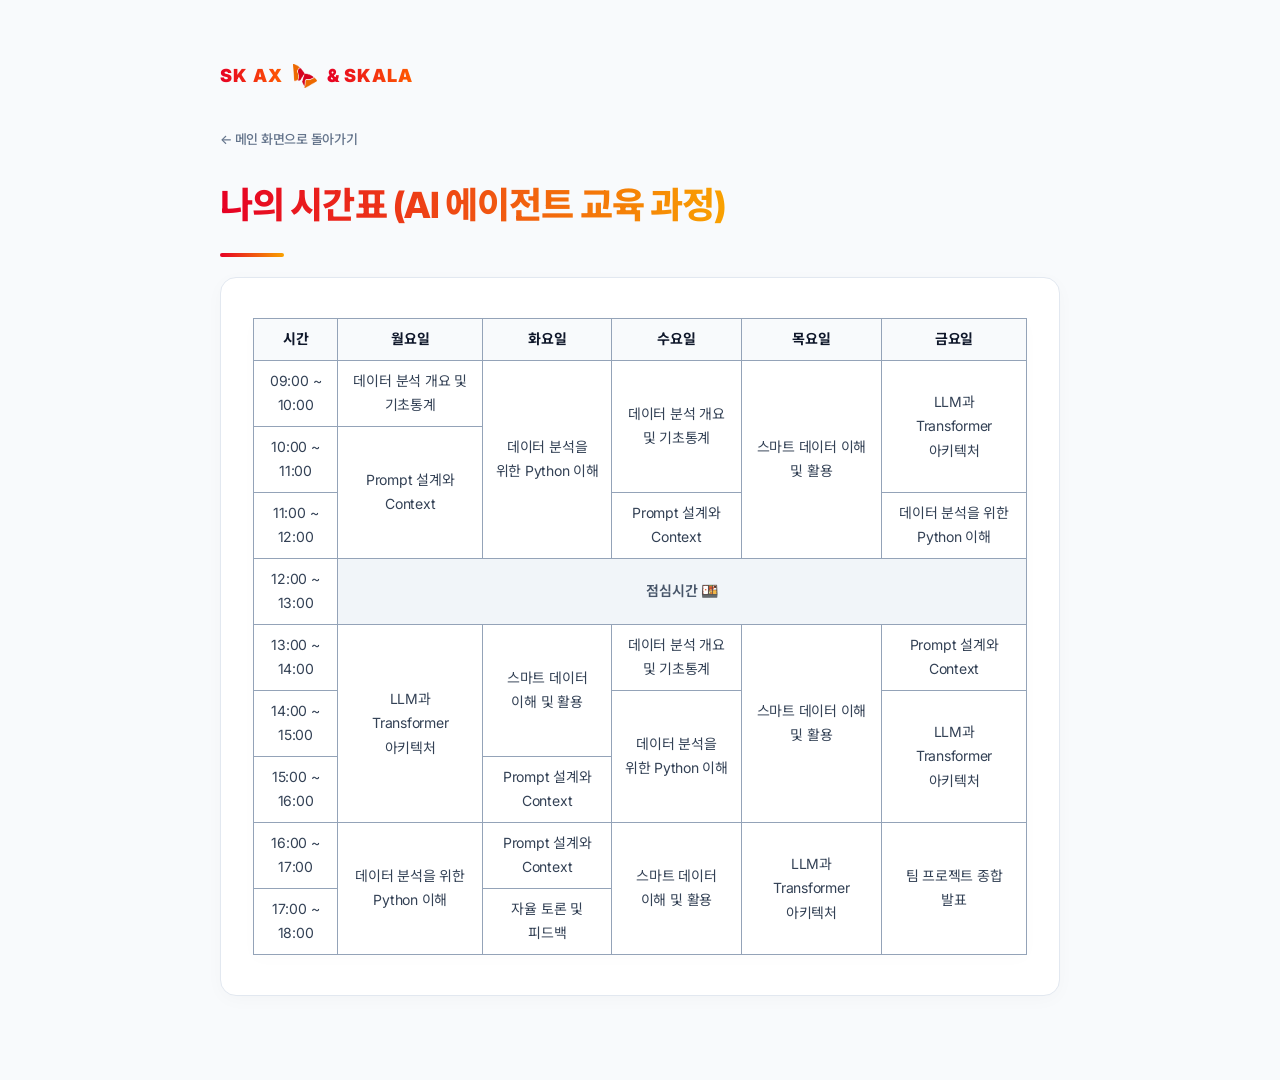
==== html/myClass.html @ a91fd263 "feat: 2026 SK AX & SKALA Front-end Portal Assignment" ====
<!DOCTYPE html>
<html lang="ko">
<head>
  <meta charset="UTF-8">
  <title>나의 시간표</title>
  <link rel="stylesheet" href="../css/style.css">
</head>
<body>
  <div class="container">
    <div class="brand-logo">
      <span class="brand-text-ax">SK AX</span>
      <img src="./sk_logo.png" alt="SK Logo" width="24" height="24" style="vertical-align: middle;">
      <span class="brand-text-skala">&amp; SKALA</span>
    </div>
    <a href="index.html" class="back-link">← 메인 화면으로 돌아가기</a>
  <header>
    <h1>나의 시간표 (AI 에이전트 교육 과정)</h1>
  </header>

  <!-- 메인 시간표 영역: 테이블 태그를 활용해 정밀하게 셀 병합을 설계했습니다 -->
  <main>
    <!-- border, cellpadding, cellspacing 등 구식 HTML 속성은 CSS 스타일시스템과 연동해 모던하게 렌더링됩니다 -->
    <table border="1" width="100%" cellpadding="10" cellspacing="0">
      <thead>
        <tr>
          <th>시간</th>
          <th>월요일</th>
          <th>화요일</th>
          <th>수요일</th>
          <th>목요일</th>
          <th>금요일</th>
        </tr>
      </thead>
      <tbody>
        <!-- 오전 세션: 데이터 분석 개요, 파이썬 분석, 프롬프트 설계 기초 학습 -->
        <tr>
          <td>09:00 ~ 10:00</td>
          <td class="course-statistics">데이터 분석 개요 및 기초통계</td>
          <td rowspan="3" class="course-python">데이터 분석을 위한 Python 이해</td>
          <td rowspan="2" class="course-statistics">데이터 분석 개요 및 기초통계</td>
          <td rowspan="3" class="course-smart-data">스마트 데이터 이해 및 활용</td>
          <td rowspan="2" class="course-transformer">LLM과 Transformer 아키텍처</td>
        </tr>
        <tr>
          <td>10:00 ~ 11:00</td>
          <td rowspan="2" class="course-prompt">Prompt 설계와 Context</td>
        </tr>
        <tr>
          <td>11:00 ~ 12:00</td>
          <td class="course-prompt">Prompt 설계와 Context</td>
          <td class="course-python">데이터 분석을 위한 Python 이해</td>
        </tr>

        <!-- 공통 휴식 및 식사 시간 -->
        <tr>
          <td>12:00 ~ 13:00</td>
          <td colspan="5" align="center">점심시간 🍱</td>
        </tr>

        <!-- 오후 세션: 아키텍처 실습, 스마트 데이터 가공 실습 -->
        <tr>
          <td>13:00 ~ 14:00</td>
          <td rowspan="3" class="course-transformer">LLM과 Transformer 아키텍처</td>
          <td rowspan="2" class="course-smart-data">스마트 데이터 이해 및 활용</td>
          <td class="course-statistics">데이터 분석 개요 및 기초통계</td>
          <td rowspan="3" class="course-smart-data">스마트 데이터 이해 및 활용</td>
          <td class="course-prompt">Prompt 설계와 Context</td>
        </tr>
        <tr>
          <td>14:00 ~ 15:00</td>
          <td rowspan="2" class="course-python">데이터 분석을 위한 Python 이해</td>
          <td rowspan="2" class="course-transformer">LLM과 Transformer 아키텍처</td>
        </tr>
        <tr>
          <td>15:00 ~ 16:00</td>
          <td class="course-prompt">Prompt 설계와 Context</td>
        </tr>

        <!-- 방과 후 세션: 종합 실무 적용 및 팀 피드백 -->
        <tr>
          <td>16:00 ~ 17:00</td>
          <td rowspan="2" class="course-python">데이터 분석을 위한 Python 이해</td>
          <td class="course-prompt">Prompt 설계와 Context</td>
          <td rowspan="2" class="course-smart-data">스마트 데이터 이해 및 활용</td>
          <td rowspan="2" class="course-transformer">LLM과 Transformer 아키텍처</td>
          <td rowspan="2" class="course-project">팀 프로젝트 종합 발표</td>
        </tr>
        <tr>
          <td>17:00 ~ 18:00</td>
          <td>자율 토론 및 피드백</td>
        </tr>
      </tbody>
    </table>
  </main>
  </div>
</body>
</html>
---- css/style.css ----
/* --- 2026년 SK AX 엔터프라이즈 브랜드 테마 스타일시트 --- */

/* --- 1. 구글 웹폰트 불러오기 및 영문/한글 최적화 (프리텐다드 대체) --- */
/* - 영문 텍스트는 Inter, 국문 텍스트는 Noto Sans KR로 믹스해 프리텐다드 효과 적용 */
@import url('https://fonts.googleapis.com/css2?family=Inter:wght@300;400;500;600;700;800&family=Noto+Sans+KR:wght@300;400;500;700;900&display=swap');

* {
  box-sizing: border-box;
  margin: 0;
  padding: 0;
}

/* --- 2. 기본 문서 환경 및 정렬 (CSS 기반 화면 중앙 정렬) --- */
body {
  font-family: 'Inter', 'Noto Sans KR', -apple-system, BlinkMacSystemFont, "Segoe UI", Roboto, sans-serif;
  background-color: #f8fafc; /* - 눈이 편안한 연한 회색 슬레이트 배경 */
  color: #334155;            /* - 대기업 인트라넷용 다크 차콜 글자색 */
  line-height: 1.75;
  letter-spacing: -0.015em;
  font-size: 16px;
  word-break: keep-all;
  
  /* - 모든 페이지의 가로폭을 1000px로 완전 단일화하여 페이지 이동 시 상단 로고의 위치 어긋남(Shifting) 원천 해결 */
  max-width: 1000px;
  margin: 0 auto;
  padding: 60px 80px; /* - 좌우 마진(여백)을 대폭 넓혀 대화면에서도 조밀하지 않고 시원한 레이아웃 연출 */
}

/* --- 3. 공통 콘텐츠 레이아웃 카드 구성 --- */
header {
  display: flex;
  flex-direction: column;
  align-items: flex-start;
  margin-bottom: 20px; /* - 헤더 영역 하단 마진을 40px에서 20px로 조여 과도한 여백 제거 */
}

main {
  background-color: #ffffff;
  padding: 24px 32px; /* - 상하 패딩을 40px에서 24px로 좁혀 불필요한 세로 공간 단축 */
  border-radius: 16px;
  border: 1px solid #e2e8f0;
  box-shadow: 0 4px 20px -2px rgba(15, 23, 42, 0.03);
  margin-bottom: 24px;
}

aside {
  background-color: #ffffff;
  padding: 28px;
  border-radius: 16px;
  border: 1px solid #cbd5e1; /* - 조금 더 선명한 슬레이트 경계선 */
  margin-bottom: 24px;
  font-size: 14.5px;
  box-shadow: 0 2px 12px -1px rgba(15, 23, 42, 0.02);
}

aside ul {
  list-style: none; /* - 기본 볼릿 원형 제거 */
  padding-left: 0;
  margin-top: 16px;
}

aside li {
  position: relative;
  padding-left: 20px;
  margin-bottom: 12px;
  color: #475569;
  font-size: 14px;
  line-height: 1.6;
}

aside li:last-child {
  margin-bottom: 0;
}

/* - SK AX 브랜드 테마 시그니처 사각형 볼릿 */
aside li::before {
  content: '■'; 
  position: absolute;
  left: 0;
  top: 2px;
  color: #E60024; /* - SK Red 색상의 미니 사각 볼릿 */
  font-size: 8px;
}

footer {
  margin-top: 60px;
  padding-top: 24px;
  border-top: 1px solid #e2e8f0;
  color: #64748b;
  font-size: 14px;
  text-align: center;
  letter-spacing: 0.02em;
}

hr {
  border: 0;
  height: 1px;
  background-color: #e2e8f0;
  margin: 32px 0;
}

/* --- 4. 제목 스타일링 (SK 시그니처 그라데이션 포인트) --- */
.brand-logo {
  display: flex;
  align-items: center;
  gap: 10px;
  margin-bottom: 32px;
}

.brand-logo .brand-text-ax,
.brand-logo .brand-text-skala {
  font-size: 18px;
  font-weight: 900;
  letter-spacing: 0.05em;
  background: linear-gradient(90deg, #E60024, #FF5C00); /* - 모든 로고 텍스트에 SK 브랜드 아이덴티티 그라데이션 적용 */
  -webkit-background-clip: text;
  -webkit-text-fill-color: transparent;
}

/* - 로고 이미지가 글로벌 이미지 스타일(테두리, 라운딩, 그림자)을 상속받지 않도록 차단 */
.brand-logo img {
  width: 24px !important;
  height: 24px !important;
  border: none !important;
  border-radius: 0 !important;
  box-shadow: none !important;
  margin: 0 !important;
}

/* - 뒤로가기 링크 스타일 (B2B SaaS 브레드크럼 스타일) */
.back-link {
  display: inline-flex;
  align-items: center;
  font-size: 13px;
  color: #64748b;
  font-weight: 500;
  text-decoration: none;
  margin-top: -8px;
  margin-bottom: 24px;
  transition: all 0.2s cubic-bezier(0.16, 1, 0.3, 1);
}

.back-link:hover {
  color: #E60024; /* - 호버 시 SK Red로 강조 */
  transform: translateX(-3px); /* - 왼쪽으로 가볍게 밀리는 동적 피드백 */
  text-decoration: none;
}

h1 {
  font-size: 2.25rem;
  font-weight: 800;
  background: linear-gradient(90deg, #E60024, #F9A100); /* - 대제목 텍스트 자체를 SK 그라데이션 컬러로 변경 */
  -webkit-background-clip: text;
  -webkit-text-fill-color: transparent;
  display: inline-block;
  letter-spacing: -0.025em;
  position: relative;
  padding-bottom: 20px;
  margin-bottom: 12px; /* - H1 하단 기본 마진을 28px에서 12px로 축소 */
}

/* - 헤더에 제목만 단독으로 존재할 경우(바로가기 메뉴가 없는 경우) 쓸데없는 하단 마진 제거 */
header h1:last-child {
  margin-bottom: 0;
}

/* - SK 메인 브랜드 레드 & 오렌지 듀오톤 가로선 포인트 */
h1::after {
  content: '';
  position: absolute;
  bottom: 0;
  left: 0;
  width: 64px;
  height: 4px;
  background: linear-gradient(90deg, #E60024, #F9A100);
  border-radius: 2px;
}

h2 {
  font-size: 1.45rem;
  font-weight: 700;
  color: #0f172a;
  letter-spacing: -0.015em;
  margin-top: 40px;
  margin-bottom: 20px;
  padding-left: 16px;
  position: relative;
}

/* - 각 박스 컨테이너(main, nav 등) 안의 첫 번째 h2는 상단 여백을 없애 균형 유지 */
h2:first-of-type {
  margin-top: 0 !important;
}

/* - 세로형 브랜드 그라데이션 바 */
h2::before {
  content: '';
  position: absolute;
  left: 0;
  top: 4px;
  bottom: 4px;
  width: 4px;
  background: linear-gradient(180deg, #E60024, #F9A100);
  border-radius: 2px;
}

/* - 메인 화면의 환영 인사 텍스트를 그라데이션 텍스트로 렌더링 */
.container:has(> nav) main h2:first-of-type {
  background: linear-gradient(90deg, #E60024, #F9A100);
  -webkit-background-clip: text;
  -webkit-text-fill-color: transparent;
  display: inline-block;
}

h3 {
  font-size: 1.15rem;
  font-weight: 600;
  color: #1e293b;
  margin-top: 28px;
  margin-bottom: 12px;
}

/* --- 5. 본문 서식 및 강조 요소 꾸미기 --- */
p {
  margin-bottom: 18px;
  color: #475569;
}

strong {
  color: #0f172a;
  font-weight: 600;
}

mark {
  background-color: #fef3c7; /* - 중요 키워드 백그라운드 마킹 */
  color: #b45309;
  padding: 2px 6px;
  border-radius: 4px;
  font-weight: 500;
}

del {
  color: #94a3b8;
  text-decoration: line-through;
}

ins {
  color: #0d9488; /* - 취소선 및 신규 추가 단어 강조 */
  text-decoration: none;
  font-weight: 500;
  background-color: #f0fdfa;
  padding: 2px 6px;
  border-radius: 4px;
}

code {
  font-family: Menlo, Monaco, Consolas, "Courier New", monospace;
  background-color: #f1f5f9;
  color: #0f172a;
  padding: 3px 6px;
  border-radius: 6px;
  font-size: 13.5px;
  border: 1px solid #e2e8f0;
}

/* --- 6. 링크 및 메뉴 네비게이션 (SK 레드 호버 인터랙션) --- */
a {
  color: #475569;
  text-decoration: none;
  font-weight: 500;
  transition: all 0.4s cubic-bezier(0.16, 1, 0.3, 1); /* - 마우스 호버 시 쫀득하고 부드러운 화면 전환 효과 */
}

a:hover {
  color: #E60024; /* - 마우스 올렸을 때 SK 브랜드 레드 컬러 변경 */
  text-decoration: underline;
  text-underline-offset: 4px;
}

/* - 네비게이션용 라운드 박스 설정 */
nav {
  background-color: #ffffff;
  padding: 24px;
  border-radius: 16px;
  border: 1px solid #cbd5e1; /* - 조금 더 선명한 테두리로 강조 */
  margin-bottom: 24px;
  box-shadow: 0 4px 12px rgba(15, 23, 42, 0.015);
}

nav ul {
  list-style: none;
}

nav li {
  margin-bottom: 10px; /* - 메뉴 항목 사이 간격 설정 */
}

nav li:last-child {
  margin-bottom: 0;
}

nav a {
  display: block;
  padding: 12px 18px;
  border-radius: 8px;
  font-size: 14.5px;
  color: #475569;
  font-weight: 500;
  background-color: #f8fafc; /* - 배경색을 더 연하고 투명감 있는 회색(#f8fafc)으로 낮추어 한결 가볍게 표현 */
  border-left: 3px solid #cbd5e1 !important; /* - 왼쪽 세로축에 은은한 그레이 가이드 바 장착 */
  border-top: none !important;
  border-right: none !important;
  border-bottom: none !important;
  padding-left: 16px;
  transition: all 0.2s cubic-bezier(0.16, 1, 0.3, 1);
}

/* - 메뉴 항목 위로 마우스 올리면 SK 그라데이션 틴트 배경과 왼쪽 라인 슬라이딩 */
nav a:hover {
  background-color: #fff1f2; /* - 마우스 호버 시 은은한 SK Red 틴트 소프트 핑크 적용 */
  color: #E60024;            /* - 텍스트 SK Red 전환 */
  border-left-color: #E60024 !important; /* - 호버 시 왼쪽 가이드 바를 선명한 SK Red로 변경 */
  padding-left: 22px;        /* - 마이크로 슬라이딩 우측 이동 피드백 */
  font-weight: 600;
  text-decoration: none;
}

/* - 헤더 영역 내부의 페이지 내 북마크 바로가기용 네비게이션 디자인 */
header nav {
  background: transparent;
  border: none;
  padding: 0;
  box-shadow: none;
  margin-top: 4px; /* - 제목 밑줄 바로 아래에 조화롭게 배치되도록 여백 축소 */
  margin-bottom: 0;
  display: flex;
  flex-wrap: wrap;
  gap: 8px;
}

header nav a {
  display: inline-block;
  padding: 8px 14px;
  background-color: rgba(15, 23, 42, 0.035); /* - 완전 불투명 회색 대신 반투명 소프트 그레이를 채택해 초경량 칩 완성 */
  border: none !important;    /* - 테두리선 완벽 제거 */
  border-radius: 6px;        /* - 타원형 캡슐 대신 트렌디한 6px 둥근 사각형 코너 적용 */
  font-size: 13px;
  color: #475569;
  font-weight: 500;
  transition: all 0.2s cubic-bezier(0.16, 1, 0.3, 1);
}

header nav a:hover {
  background-color: #E60024; /* - 호버 시 SK Red로 가득 채우는 강렬한 시각 피드백 */
  color: #ffffff;            /* - 흰색 글자 전환 */
  border-color: #E60024;
  box-shadow: 0 4px 12px rgba(230, 0, 36, 0.2); /* - 버튼 색상과 어우러지는 레드 글로우 효과 */
  transform: translateY(-1.5px); /* - 공중으로 도약하는 역동적인 높이 변화 */
  text-decoration: none;
}

/* --- 7. 리스트 서식 스타일링 (상세 설명 상자 포함) --- */
ul, ol {
  margin-bottom: 28px;
  padding-left: 28px;
}

li {
  margin-bottom: 8px;
  color: #475569;
}

li > ul, li > ol {
  margin-top: 8px;
  margin-bottom: 8px;
}

dl {
  background-color: #f8fafc;
  padding: 24px;
  border-radius: 12px;
  border: 1px solid #e2e8f0;
}

dt {
  font-weight: 700;
  color: #0f172a;
  margin-top: 14px;
}

dt:first-child {
  margin-top: 0;
}

dd {
  color: #475569;
  margin-left: 0;
  margin-bottom: 14px;
  padding-bottom: 14px;
  border-bottom: 1px dashed #e2e8f0;
}

dd:last-child {
  margin-bottom: 0;
  padding-bottom: 0;
  border-bottom: none;
}

/* --- 8. 강의 시간표 디자인 (Table) --- */
table {
  width: 100% !important;
  border-collapse: collapse !important;
  margin: 16px 0; /* - 테이블 상하 바깥 여백을 32px에서 16px로 대폭 감축 */
  background-color: #ffffff;
  border: 1px solid #94a3b8 !important; /* - 브라우저 렌더링 버그 예방 및 선명도를 위해 #94a3b8 적용 */
  box-shadow: 0 4px 16px rgba(15, 23, 42, 0.015);
}

th, td {
  padding: 8px 12px !important; /* - 셀 패딩을 12px에서 8px로 조여 시간표의 전체 수직 높이를 슬림화 */
  border: 1px solid #94a3b8 !important; /* - 테두리 격자를 확실히 인지할 수 있도록 명도 조정 */
  font-size: 14px;
  text-align: center;
  transition: all 0.2s ease; /* - 색상 및 폰트 변경 시 부드럽게 전환 */
}

th {
  background-color: #f8fafc;
  color: #0f172a;
  font-weight: 700;
}

/* - 시간표 병합 셀로 인한 정렬 깨짐 방지를 위해 개별 수업 셀(Cell) 기반 호버 장착 */
tbody td:not(:first-child):not([colspan]):hover {
  background-color: #fff1f2; /* - 마우스가 올라간 수업 칸을 연한 핑크 레드로 하이라이트 */
  color: #E60024;            /* - 빨간색 텍스트 변경 */
  cursor: pointer;
}

/* - CSS-only :has() 선택자를 활용해 자바스크립트 없이 분산된 동일 과목 셀들을 연동하여 하이라이트 */
table:has(.course-python:hover) .course-python,
table:has(.course-smart-data:hover) .course-smart-data,
table:has(.course-statistics:hover) .course-statistics,
table:has(.course-prompt:hover) .course-prompt,
table:has(.course-transformer:hover) .course-transformer,
table:has(.course-project:hover) .course-project {
  background-color: #fff1f2 !important;
  color: #E60024 !important;
  cursor: pointer;
}

td[colspan="5"] {
  background-color: #f1f5f9;
  font-weight: 600;
  color: #475569;
}

/* --- 9. 회원가입 입력창 및 전용 폼 요소 디자인 --- */
form {
  margin-top: 8px;
}

fieldset {
  border: 1px solid #cbd5e1;
  border-radius: 16px;
  padding: 32px;
  margin-bottom: 32px;
  background-color: #ffffff;
  box-shadow: 0 4px 12px rgba(15, 23, 42, 0.01);
}

legend {
  font-weight: 700;
  color: #0f172a;
  padding: 0 16px;
  font-size: 1.15rem;
}

label {
  font-weight: 600;
  color: #334155;
  display: inline-block;
  margin-bottom: 8px;
  font-size: 14.5px;
}

form p {
  margin-bottom: 24px;
}

input[type="text"],
input[type="password"],
input[type="email"],
input[type="tel"],
input[type="url"],
input[type="number"],
input[type="date"],
select,
textarea {
  width: 100%;
  padding: 14px 18px;
  border: 1px solid #cbd5e1;
  border-radius: 10px;
  background-color: #ffffff;
  color: #0f172a;
  font-family: inherit;
  font-size: 16px;
  margin-top: 8px;
  transition: all 0.4s cubic-bezier(0.16, 1, 0.3, 1);
  box-sizing: border-box;
}

/* - 입력필드 선택 시 테두리에 들어오는 SK 레드 포커스 링 */
input:focus,
select:focus,
textarea:focus {
  outline: none;
  border-color: #E60024;
  box-shadow: 0 0 0 3px rgba(230, 0, 36, 0.12);
}

input[readonly] {
  background-color: #f8fafc;
  color: #64748b;
  cursor: not-allowed;
  border-color: #e2e8f0;
}

input[type="radio"],
input[type="checkbox"] {
  width: auto;
  margin-right: 8px;
  margin-top: 0;
  vertical-align: middle;
  cursor: pointer;
  accent-color: #E60024;
}

label:has(input[type="radio"]),
label:has(input[type="checkbox"]) {
  font-weight: 500;
  margin-right: 20px;
  cursor: pointer;
}

/* - 테크니컬한 SK 레드-오렌지 그라데이션 버튼 및 입체 섀도우 --- */
input[type="submit"],
input[type="reset"] {
  padding: 14px 28px;
  border-radius: 10px;
  border: none;
  font-weight: 700;
  font-family: inherit;
  font-size: 15.5px;
  cursor: pointer;
  transition: all 0.4s cubic-bezier(0.16, 1, 0.3, 1);
}

input[type="submit"] {
  background: linear-gradient(135deg, #E60024, #FF5C00); /* - SK 레드-오렌지 그라데이션 */
  color: #ffffff;
  box-shadow: 0 4px 14px rgba(230, 0, 36, 0.25);
}

input[type="submit"]:hover {
  background: linear-gradient(135deg, #cc001f, #e04f00);
  box-shadow: 0 6px 20px rgba(230, 0, 36, 0.35);
  transform: translateY(-1px);
}

input[type="submit"]:active {
  transform: translateY(1px) scale(0.98);
  box-shadow: 0 2px 8px rgba(230, 0, 36, 0.15);
}

input[type="reset"] {
  background-color: #e2e8f0;
  color: #334155;
  margin-left: 12px;
}

input[type="reset"]:hover {
  background-color: #cbd5e1;
  color: #0f172a;
}

input[type="reset"]:active {
  transform: scale(0.98);
}

/* --- 10. 이미지 및 비디오 미디어 정렬 --- */
img, video {
  max-width: 100%;
  height: auto;
  border-radius: 12px;
  border: 1px solid #e2e8f0;
  box-shadow: 0 4px 16px rgba(15, 23, 42, 0.02);
}

audio {
  width: 100%;
  max-width: 400px;
  margin-top: 8px;
  margin-bottom: 16px;
  border-radius: 12px;
  outline: none;
}

/* --- 11. 실시간 메모장 카드 (contenteditable) --- */
div[contenteditable="true"] {
  background-color: #f8fafc;
  border: 1px solid #e2e8f0;
  border-radius: 10px;
  padding: 18px 24px;
  min-height: 100px;
  font-size: 15px;
  color: #334155;
  outline: none;
  transition: all 0.4s cubic-bezier(0.16, 1, 0.3, 1);
  margin-top: 14px;
  box-shadow: inset 0 2px 4px rgba(15, 23, 42, 0.01);
}

div[contenteditable="true"]:focus {
  background-color: #ffffff;
  border-color: #E60024;
  box-shadow: 0 0 0 3px rgba(230, 0, 36, 0.12);
}

/* --- 12. 여행지 단락 리뷰 카드 스타일 --- */
.trip-card {
  background-color: #f8fafc; /* - 흰 바탕 본문 속에서 카드가 쪼개져 보이도록 연한 회색 대비 부여 */
  border: 1px solid #e2e8f0;
  border-radius: 24px;
  padding: 24px;
  margin: 24px 0;
  box-shadow: inset 0 1px 2px rgba(15, 23, 42, 0.01);
  transition: all 0.4s cubic-bezier(0.16, 1, 0.3, 1);
  position: relative;
}

.trip-card:hover {
  background-color: #f5f1f1; /* - 호버 시 배경색이 하얗게 켜지며 공중으로 부드럽게 상승 */
  transform: translateY(-2px);
  box-shadow: 0 8px 24px rgba(15, 23, 42, 0.04);
  border-color: #cbd5e1;
}

.trip-card img,
.trip-card video {
  display: block;
  margin: 20px auto 0 auto; /* - 카드 내 사진/영상을 정중앙에 정밀 배치하고 윗간격 설정 */
  max-width: 100%;
}

/* - 여행지 방문일자 뱃지 스타일 */
.trip-date {
  display: inline-block;
  background-color: rgba(15, 23, 42, 0.05); /* - 은은한 B2B SaaS 스타일의 반투명 그레이 뱃지 */
  color: #475569;
  font-size: 11.5px;
  font-weight: 700;
  padding: 4px 10px;
  border-radius: 6px;
  margin-bottom: 12px;
  letter-spacing: 0.05em;
}
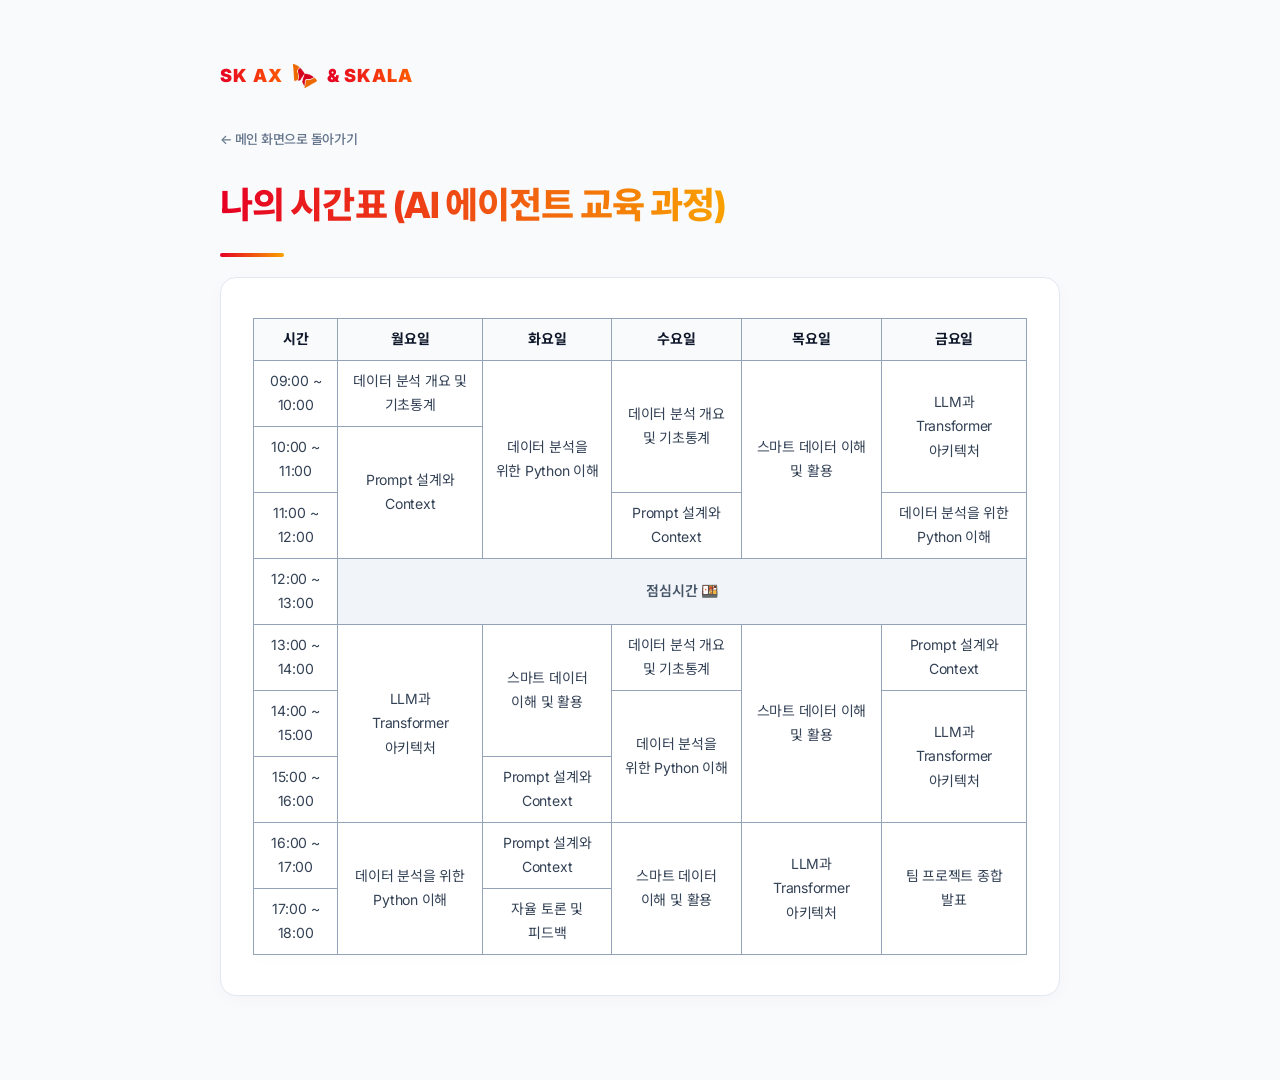
==== commit a5409eaa: "style: clean up source code comments to use natural student notes" ====
--- a/html/myClass.html
+++ b/html/myClass.html
@@ -2,6 +2,7 @@
 <html lang="ko">
 <head>
   <meta charset="UTF-8">
+  <meta name="viewport" content="width=device-width, initial-scale=1.0">
   <title>나의 시간표</title>
   <link rel="stylesheet" href="../css/style.css">
 </head>
@@ -17,9 +18,9 @@
     <h1>나의 시간표 (AI 에이전트 교육 과정)</h1>
   </header>
 
-  <!-- 메인 시간표 영역: 테이블 태그를 활용해 정밀하게 셀 병합을 설계했습니다 -->
+  <!-- 강의 시간표 영역 -->
   <main>
-    <!-- border, cellpadding, cellspacing 등 구식 HTML 속성은 CSS 스타일시스템과 연동해 모던하게 렌더링됩니다 -->
+    <!-- 테이블 기본 테두리 설정 (스타일은 CSS 파일에서 따로 지정함) -->
     <table border="1" width="100%" cellpadding="10" cellspacing="0">
       <thead>
         <tr>
@@ -32,7 +33,7 @@
         </tr>
       </thead>
       <tbody>
-        <!-- 오전 세션: 데이터 분석 개요, 파이썬 분석, 프롬프트 설계 기초 학습 -->
+        <!-- 오전 일정 -->
         <tr>
           <td>09:00 ~ 10:00</td>
           <td class="course-statistics">데이터 분석 개요 및 기초통계</td>
@@ -51,13 +52,13 @@
           <td class="course-python">데이터 분석을 위한 Python 이해</td>
         </tr>
 
-        <!-- 공통 휴식 및 식사 시간 -->
+        <!-- 점심시간 -->
         <tr>
           <td>12:00 ~ 13:00</td>
           <td colspan="5" align="center">점심시간 🍱</td>
         </tr>
 
-        <!-- 오후 세션: 아키텍처 실습, 스마트 데이터 가공 실습 -->
+        <!-- 오후 일정 -->
         <tr>
           <td>13:00 ~ 14:00</td>
           <td rowspan="3" class="course-transformer">LLM과 Transformer 아키텍처</td>
@@ -76,7 +77,7 @@
           <td class="course-prompt">Prompt 설계와 Context</td>
         </tr>
 
-        <!-- 방과 후 세션: 종합 실무 적용 및 팀 피드백 -->
+        <!-- 일과 종료 후 -->
         <tr>
           <td>16:00 ~ 17:00</td>
           <td rowspan="2" class="course-python">데이터 분석을 위한 Python 이해</td>
--- a/css/style.css
+++ b/css/style.css
@@ -1,7 +1,7 @@
-/* --- 2026년 SK AX 엔터프라이즈 브랜드 테마 스타일시트 --- */
-
-/* --- 1. 구글 웹폰트 불러오기 및 영문/한글 최적화 (프리텐다드 대체) --- */
-/* - 영문 텍스트는 Inter, 국문 텍스트는 Noto Sans KR로 믹스해 프리텐다드 효과 적용 */
+/* --- SKALA-FRONT 공통 스타일시트 (실습용) --- */
+
+/* --- 1. 구글 웹폰트 불러오기 및 기본 글꼴 적용 --- */
+/* 영문 Inter, 한글 Noto Sans KR을 섞어 쓰기 위해 가져옴 */
 @import url('https://fonts.googleapis.com/css2?family=Inter:wght@300;400;500;600;700;800&family=Noto+Sans+KR:wght@300;400;500;700;900&display=swap');
 
 * {
@@ -10,33 +10,38 @@
   padding: 0;
 }
 
-/* --- 2. 기본 문서 환경 및 정렬 (CSS 기반 화면 중앙 정렬) --- */
+/* 모든 링크랑 버튼에 1초 동안 부드럽게 호버 효과가 들어가도록 트랜지션 처리 */
+a, button, input[type="submit"], input[type="reset"] {
+  transition: background-color 1s ease-in-out, color 1s ease-in-out, border-color 1s ease-in-out, box-shadow 1s ease-in-out, transform 1s ease-in-out;
+}
+
+/* --- 2. 기본 문서 환경 및 정렬 (가운데 정렬 설정) --- */
 body {
   font-family: 'Inter', 'Noto Sans KR', -apple-system, BlinkMacSystemFont, "Segoe UI", Roboto, sans-serif;
-  background-color: #f8fafc; /* - 눈이 편안한 연한 회색 슬레이트 배경 */
-  color: #334155;            /* - 대기업 인트라넷용 다크 차콜 글자색 */
+  background-color: #f8fafc; /* 바탕은 약간 밝은 회색 톤으로 설정 */
+  color: #334155;            /* 본문 글자색은 너무 검지 않은 짙은 회색으로 설정 */
   line-height: 1.75;
   letter-spacing: -0.015em;
   font-size: 16px;
   word-break: keep-all;
   
-  /* - 모든 페이지의 가로폭을 1000px로 완전 단일화하여 페이지 이동 시 상단 로고의 위치 어긋남(Shifting) 원천 해결 */
+  /* 페이지 폭이 늘어나도 1000px로 고정되어 정돈되어 보이게 설정 */
   max-width: 1000px;
   margin: 0 auto;
-  padding: 60px 80px; /* - 좌우 마진(여백)을 대폭 넓혀 대화면에서도 조밀하지 않고 시원한 레이아웃 연출 */
-}
-
-/* --- 3. 공통 콘텐츠 레이아웃 카드 구성 --- */
+  padding: 60px 80px; /* 모니터가 커도 너무 빽빽해 보이지 않게 좌우 패딩을 넓게 줌 */
+}
+
+/* --- 3. 공통 콘텐츠 레이아웃 카드 구성 (main, aside 등) --- */
 header {
   display: flex;
   flex-direction: column;
   align-items: flex-start;
-  margin-bottom: 20px; /* - 헤더 영역 하단 마진을 40px에서 20px로 조여 과도한 여백 제거 */
+  margin-bottom: 20px; /* 제목 밑에 불필요하게 넓은 여백을 줄임 */
 }
 
 main {
   background-color: #ffffff;
-  padding: 24px 32px; /* - 상하 패딩을 40px에서 24px로 좁혀 불필요한 세로 공간 단축 */
+  padding: 24px 32px; /* 시간표나 본문이 답답해 보이지 않도록 내부 패딩 조절 */
   border-radius: 16px;
   border: 1px solid #e2e8f0;
   box-shadow: 0 4px 20px -2px rgba(15, 23, 42, 0.03);
@@ -47,14 +52,14 @@
   background-color: #ffffff;
   padding: 28px;
   border-radius: 16px;
-  border: 1px solid #cbd5e1; /* - 조금 더 선명한 슬레이트 경계선 */
+  border: 1px solid #cbd5e1; /* 사이드바 테두리는 조금 더 회색으로 연하게 처리 */
   margin-bottom: 24px;
   font-size: 14.5px;
   box-shadow: 0 2px 12px -1px rgba(15, 23, 42, 0.02);
 }
 
 aside ul {
-  list-style: none; /* - 기본 볼릿 원형 제거 */
+  list-style: none; /* 리스트 앞에 동그라미 기호 없앰 */
   padding-left: 0;
   margin-top: 16px;
 }
@@ -72,13 +77,13 @@
   margin-bottom: 0;
 }
 
-/* - SK AX 브랜드 테마 시그니처 사각형 볼릿 */
+/* 리스트 글머리표를 사각형(■) 모양으로 직접 지정 */
 aside li::before {
   content: '■'; 
   position: absolute;
   left: 0;
   top: 2px;
-  color: #E60024; /* - SK Red 색상의 미니 사각 볼릿 */
+  color: #E60024; /* SK 테마 색상인 빨간색으로 사각형 지정 */
   font-size: 8px;
 }
 
@@ -99,7 +104,7 @@
   margin: 32px 0;
 }
 
-/* --- 4. 제목 스타일링 (SK 시그니처 그라데이션 포인트) --- */
+/* --- 4. 제목 및 로고 스타일링 (SK 그라데이션 적용) --- */
 .brand-logo {
   display: flex;
   align-items: center;
@@ -112,12 +117,12 @@
   font-size: 18px;
   font-weight: 900;
   letter-spacing: 0.05em;
-  background: linear-gradient(90deg, #E60024, #FF5C00); /* - 모든 로고 텍스트에 SK 브랜드 아이덴티티 그라데이션 적용 */
+  background: linear-gradient(90deg, #E60024, #FF5C00); /* 로고 텍스트에 SK 그라데이션 색상 적용 */
   -webkit-background-clip: text;
   -webkit-text-fill-color: transparent;
 }
 
-/* - 로고 이미지가 글로벌 이미지 스타일(테두리, 라운딩, 그림자)을 상속받지 않도록 차단 */
+/* 로고 나비 이미지는 일반 이미지 스타일(그림자 등)이 들어가지 않도록 리셋 */
 .brand-logo img {
   width: 24px !important;
   height: 24px !important;
@@ -125,9 +130,10 @@
   border-radius: 0 !important;
   box-shadow: none !important;
   margin: 0 !important;
-}
-
-/* - 뒤로가기 링크 스타일 (B2B SaaS 브레드크럼 스타일) */
+  style: vertical-align: middle;
+}
+
+/* 뒤로가기 링크 스타일 */
 .back-link {
   display: inline-flex;
   align-items: center;
@@ -141,30 +147,43 @@
 }
 
 .back-link:hover {
-  color: #E60024; /* - 호버 시 SK Red로 강조 */
-  transform: translateX(-3px); /* - 왼쪽으로 가볍게 밀리는 동적 피드백 */
+  color: #E60024; /* 호버 시 SK Red로 강조 */
+  transform: translateX(-3px); /* 호버 시 왼쪽으로 살짝 이동하는 효과 */
   text-decoration: none;
+}
+
+/* 타이틀 로딩 시 서서히 나타나는 효과 */
+@keyframes headerFadeIn {
+  from {
+    opacity: 0;
+    transform: translateY(-12px);
+  }
+  to {
+    opacity: 1;
+    transform: translateY(0);
+  }
 }
 
 h1 {
   font-size: 2.25rem;
   font-weight: 800;
-  background: linear-gradient(90deg, #E60024, #F9A100); /* - 대제목 텍스트 자체를 SK 그라데이션 컬러로 변경 */
+  background: linear-gradient(90deg, #E60024, #F9A100); /* 대제목 글자에 SK 그라데이션 색상 적용 */
   -webkit-background-clip: text;
   -webkit-text-fill-color: transparent;
   display: inline-block;
   letter-spacing: -0.025em;
   position: relative;
   padding-bottom: 20px;
-  margin-bottom: 12px; /* - H1 하단 기본 마진을 28px에서 12px로 축소 */
-}
-
-/* - 헤더에 제목만 단독으로 존재할 경우(바로가기 메뉴가 없는 경우) 쓸데없는 하단 마진 제거 */
+  margin-bottom: 12px; /* H1 밑에 큰 마진을 줄여 좁게 맞춤 */
+  animation: headerFadeIn 2.5s cubic-bezier(0.16, 1, 0.3, 1) both; /* 페이지 열 때 2.5초간 서서히 글자가 나타나게 설정 */
+}
+
+/* 제목 밑에 불필요한 마진 제거 */
 header h1:last-child {
   margin-bottom: 0;
 }
 
-/* - SK 메인 브랜드 레드 & 오렌지 듀오톤 가로선 포인트 */
+/* 제목 아래 밑줄 효과 적용 */
 h1::after {
   content: '';
   position: absolute;
@@ -187,12 +206,12 @@
   position: relative;
 }
 
-/* - 각 박스 컨테이너(main, nav 등) 안의 첫 번째 h2는 상단 여백을 없애 균형 유지 */
+/* 상자 내부의 첫 번째 h2는 위쪽 마진을 없앰 */
 h2:first-of-type {
   margin-top: 0 !important;
 }
 
-/* - 세로형 브랜드 그라데이션 바 */
+/* 소제목 왼쪽 세로줄 그라데이션 효과 */
 h2::before {
   content: '';
   position: absolute;
@@ -204,7 +223,7 @@
   border-radius: 2px;
 }
 
-/* - 메인 화면의 환영 인사 텍스트를 그라데이션 텍스트로 렌더링 */
+/* 메인화면 환영 인사 제목에 그라데이션 폰트 적용 */
 .container:has(> nav) main h2:first-of-type {
   background: linear-gradient(90deg, #E60024, #F9A100);
   -webkit-background-clip: text;
@@ -289,49 +308,51 @@
 
 nav ul {
   list-style: none;
+  display: flex; /* - 바로가기 버튼들을 가로로 정렬하기 위해 Flexbox 장착 */
+  gap: 12px;
+  flex-wrap: wrap; /* - 해상도가 낮아지면 자동으로 아래로 흐르도록 감쌈 */
+  padding-left: 0;
 }
 
 nav li {
-  margin-bottom: 10px; /* - 메뉴 항목 사이 간격 설정 */
-}
-
-nav li:last-child {
   margin-bottom: 0;
+  flex: 1; /* - 가로 폭을 균등하게 채우도록 확장 */
+  min-width: 150px;
 }
 
 nav a {
   display: block;
-  padding: 12px 18px;
+  padding: 12px 14px;
   border-radius: 8px;
   font-size: 14.5px;
   color: #475569;
   font-weight: 500;
   background-color: #f8fafc; /* - 배경색을 더 연하고 투명감 있는 회색(#f8fafc)으로 낮추어 한결 가볍게 표현 */
-  border-left: 3px solid #cbd5e1 !important; /* - 왼쪽 세로축에 은은한 그레이 가이드 바 장착 */
-  border-top: none !important;
-  border-right: none !important;
-  border-bottom: none !important;
+  border-left: 3px solid #cbd5e1; /* - 왼쪽 세로축에 은은한 그레이 가이드 바 장착 (!important 제거로 부드러운 전환 보장) */
+  border-top: none;
+  border-right: none;
+  border-bottom: none;
+  text-align: center; /* - 가로 칩 형태이므로 글자를 가운데 정렬 */
   padding-left: 16px;
-  transition: all 0.2s cubic-bezier(0.16, 1, 0.3, 1);
-}
-
-/* - 메뉴 항목 위로 마우스 올리면 SK 그라데이션 틴트 배경과 왼쪽 라인 슬라이딩 */
+  transition: all 1s cubic-bezier(0.16, 1, 0.3, 1); /* - 1초 동안 아주 느리고 스무스하게 배경/글자 페이드아웃 적용 */
+}
+
+/* 호버 시 배경색 변경 및 가이드 바 강조 */
 nav a:hover {
-  background-color: #fff1f2; /* - 마우스 호버 시 은은한 SK Red 틴트 소프트 핑크 적용 */
-  color: #E60024;            /* - 텍스트 SK Red 전환 */
-  border-left-color: #E60024 !important; /* - 호버 시 왼쪽 가이드 바를 선명한 SK Red로 변경 */
-  padding-left: 22px;        /* - 마이크로 슬라이딩 우측 이동 피드백 */
-  font-weight: 600;
+  background-color: #fff1f2; /* 은은한 연한 빨간색 배경 적용 */
+  color: #E60024;            /* 글자색을 SK Red로 변경 */
+  border-left-color: #E60024; /* 왼쪽 테두리선 강조 */
+  padding-left: 20px;        /* 오른쪽으로 살짝 밀리는 효과 */
   text-decoration: none;
 }
 
-/* - 헤더 영역 내부의 페이지 내 북마크 바로가기용 네비게이션 디자인 */
+/* 상단 헤더의 내부 링크 내비게이션 스타일 */
 header nav {
   background: transparent;
   border: none;
   padding: 0;
   box-shadow: none;
-  margin-top: 4px; /* - 제목 밑줄 바로 아래에 조화롭게 배치되도록 여백 축소 */
+  margin-top: 4px; /* 아래쪽 마진 조절 */
   margin-bottom: 0;
   display: flex;
   flex-wrap: wrap;
@@ -341,21 +362,21 @@
 header nav a {
   display: inline-block;
   padding: 8px 14px;
-  background-color: rgba(15, 23, 42, 0.035); /* - 완전 불투명 회색 대신 반투명 소프트 그레이를 채택해 초경량 칩 완성 */
-  border: none !important;    /* - 테두리선 완벽 제거 */
-  border-radius: 6px;        /* - 타원형 캡슐 대신 트렌디한 6px 둥근 사각형 코너 적용 */
+  background-color: rgba(15, 23, 42, 0.035); /* 배경을 반투명 회색으로 설정 */
+  border: none !important;    /* 기본 보더선 제거 */
+  border-radius: 6px;        /* 모서리를 둥글게 깎음 */
   font-size: 13px;
   color: #475569;
   font-weight: 500;
-  transition: all 0.2s cubic-bezier(0.16, 1, 0.3, 1);
+  transition: all 1s cubic-bezier(0.16, 1, 0.3, 1); /* 호버 효과가 1초 동안 천천히 들어가도록 변경 */
 }
 
 header nav a:hover {
-  background-color: #E60024; /* - 호버 시 SK Red로 가득 채우는 강렬한 시각 피드백 */
-  color: #ffffff;            /* - 흰색 글자 전환 */
+  background-color: #E60024; /* 호버 시 빨간색 배경 채움 */
+  color: #ffffff;            /* 글자를 흰색으로 변경 */
   border-color: #E60024;
-  box-shadow: 0 4px 12px rgba(230, 0, 36, 0.2); /* - 버튼 색상과 어우러지는 레드 글로우 효과 */
-  transform: translateY(-1.5px); /* - 공중으로 도약하는 역동적인 높이 변화 */
+  box-shadow: 0 4px 12px rgba(230, 0, 36, 0.2); /* 호버 시 미세한 그림자 추가 */
+  transform: translateY(-1.5px); /* 호버 시 위로 약간 올라가게 함 */
   text-decoration: none;
 }
 
@@ -410,18 +431,18 @@
 table {
   width: 100% !important;
   border-collapse: collapse !important;
-  margin: 16px 0; /* - 테이블 상하 바깥 여백을 32px에서 16px로 대폭 감축 */
-  background-color: #ffffff;
-  border: 1px solid #94a3b8 !important; /* - 브라우저 렌더링 버그 예방 및 선명도를 위해 #94a3b8 적용 */
+  margin: 16px 0; /* 테이블 위아래 마진 조절 */
+  background-color: #ffffff;
+  border: 1px solid #94a3b8 !important; /* 시간표 테두리를 깔끔하게 처리하기 위해 1px solid 적용 */
   box-shadow: 0 4px 16px rgba(15, 23, 42, 0.015);
 }
 
 th, td {
-  padding: 8px 12px !important; /* - 셀 패딩을 12px에서 8px로 조여 시간표의 전체 수직 높이를 슬림화 */
-  border: 1px solid #94a3b8 !important; /* - 테두리 격자를 확실히 인지할 수 있도록 명도 조정 */
+  padding: 8px 12px !important; /* 테이블 안의 여백을 좁혀서 전체 높이를 슬림하게 조절 */
+  border: 1px solid #94a3b8 !important; /* 격자 구분선 선명하게 설정 */
   font-size: 14px;
   text-align: center;
-  transition: all 0.2s ease; /* - 색상 및 폰트 변경 시 부드럽게 전환 */
+  transition: all 0.2s ease; /* 마우스 올렸을 때 부드럽게 색상이 바뀌도록 트랜지션 적용 */
 }
 
 th {
@@ -430,14 +451,14 @@
   font-weight: 700;
 }
 
-/* - 시간표 병합 셀로 인한 정렬 깨짐 방지를 위해 개별 수업 셀(Cell) 기반 호버 장착 */
+/* 시간표 각 셀(수업 이름) 마우스 호버 효과 */
 tbody td:not(:first-child):not([colspan]):hover {
-  background-color: #fff1f2; /* - 마우스가 올라간 수업 칸을 연한 핑크 레드로 하이라이트 */
-  color: #E60024;            /* - 빨간색 텍스트 변경 */
+  background-color: #fff1f2; /* 마우스가 올라간 시간표 셀을 연한 분홍색으로 강조 */
+  color: #E60024;            /* 글자색을 빨간색으로 변경 */
   cursor: pointer;
 }
 
-/* - CSS-only :has() 선택자를 활용해 자바스크립트 없이 분산된 동일 과목 셀들을 연동하여 하이라이트 */
+/* 자바스크립트 대신 CSS 선택자 :has를 사용해서 마우스를 올린 과목과 같은 과목이 모두 강조되도록 처리 */
 table:has(.course-python:hover) .course-python,
 table:has(.course-smart-data:hover) .course-smart-data,
 table:has(.course-statistics:hover) .course-statistics,
@@ -455,7 +476,7 @@
   color: #475569;
 }
 
-/* --- 9. 회원가입 입력창 및 전용 폼 요소 디자인 --- */
+/* --- 9. 회원가입 양식(Form) 스타일링 --- */
 form {
   margin-top: 8px;
 }
@@ -510,7 +531,7 @@
   box-sizing: border-box;
 }
 
-/* - 입력필드 선택 시 테두리에 들어오는 SK 레드 포커스 링 */
+/* 입력 필드를 클릭(포커스)했을 때 빨간색 테두리와 그림자 효과 지정 */
 input:focus,
 select:focus,
 textarea:focus {
@@ -543,7 +564,7 @@
   cursor: pointer;
 }
 
-/* - 테크니컬한 SK 레드-오렌지 그라데이션 버튼 및 입체 섀도우 --- */
+/* 제출(가입하기) 및 초기화 버튼 공통 스타일 */
 input[type="submit"],
 input[type="reset"] {
   padding: 14px 28px;
@@ -553,17 +574,19 @@
   font-family: inherit;
   font-size: 15.5px;
   cursor: pointer;
-  transition: all 0.4s cubic-bezier(0.16, 1, 0.3, 1);
+  transition: all 1s cubic-bezier(0.16, 1, 0.3, 1);
 }
 
 input[type="submit"] {
-  background: linear-gradient(135deg, #E60024, #FF5C00); /* - SK 레드-오렌지 그라데이션 */
+  background: linear-gradient(135deg, #E60024, #FF5C00); /* 배경을 SK 레드-오렌지 그라데이션 색상으로 지정 */
   color: #ffffff;
   box-shadow: 0 4px 14px rgba(230, 0, 36, 0.25);
+  filter: brightness(1); /* 필터 효과 기본값 설정 */
+  transition: filter 1s cubic-bezier(0.16, 1, 0.3, 1), transform 1s cubic-bezier(0.16, 1, 0.3, 1), box-shadow 1s cubic-bezier(0.16, 1, 0.3, 1);
 }
 
 input[type="submit"]:hover {
-  background: linear-gradient(135deg, #cc001f, #e04f00);
+  filter: brightness(1.15); /* 마우스 올렸을 때 버튼이 부드럽게 약간 밝아지도록 조절 */
   box-shadow: 0 6px 20px rgba(230, 0, 36, 0.35);
   transform: translateY(-1px);
 }
@@ -629,7 +652,7 @@
 
 /* --- 12. 여행지 단락 리뷰 카드 스타일 --- */
 .trip-card {
-  background-color: #f8fafc; /* - 흰 바탕 본문 속에서 카드가 쪼개져 보이도록 연한 회색 대비 부여 */
+  background-color: #f8fafc; /* 본문 배경색 위에 구분되어 보이도록 옅은 회색 배경 적용 */
   border: 1px solid #e2e8f0;
   border-radius: 24px;
   padding: 24px;
@@ -640,7 +663,7 @@
 }
 
 .trip-card:hover {
-  background-color: #f5f1f1; /* - 호버 시 배경색이 하얗게 켜지며 공중으로 부드럽게 상승 */
+  background-color: #f5f1f1; /* 호버 시 카드가 살짝 위로 가면서 배경색이 변하도록 설정 */
   transform: translateY(-2px);
   box-shadow: 0 8px 24px rgba(15, 23, 42, 0.04);
   border-color: #cbd5e1;
@@ -649,14 +672,17 @@
 .trip-card img,
 .trip-card video {
   display: block;
-  margin: 20px auto 0 auto; /* - 카드 내 사진/영상을 정중앙에 정밀 배치하고 윗간격 설정 */
-  max-width: 100%;
-}
-
-/* - 여행지 방문일자 뱃지 스타일 */
+  width: 100%;
+  height: 150px; /* 그리드 정렬이 깨지지 않게 고정 높이 지정 */
+  object-fit: cover; /* 이미지 찌그러지지 않게 cover 속성 지정 */
+  border-radius: 8px; /* 둥근 사각형 코너 적용 */
+  margin: 16px auto 0 auto; /* 이미지 정중앙 정렬 및 상단 여백 조절 */
+}
+
+/* 여행지 날짜 표시 뱃지 스타일 */
 .trip-date {
   display: inline-block;
-  background-color: rgba(15, 23, 42, 0.05); /* - 은은한 B2B SaaS 스타일의 반투명 그레이 뱃지 */
+  background-color: rgba(15, 23, 42, 0.05); /* 날짜 배경을 연한 회색으로 채워 뱃지 느낌 냄 */
   color: #475569;
   font-size: 11.5px;
   font-weight: 700;
@@ -665,3 +691,88 @@
   margin-bottom: 12px;
   letter-spacing: 0.05em;
 }
+
+/* --- 11. 신규 레이아웃 미션 (Flexbox & Grid 배치) --- */
+
+/* index.html 메인 영역이랑 사이드바 영역 가로 flex 정렬 */
+.content-layout {
+  display: flex;
+  gap: 32px;
+  align-items: flex-start;
+  margin-bottom: 24px;
+}
+
+.content-layout main {
+  flex: 3; /* 본문이 더 많은 너비(75%)를 차지하도록 설정 */
+  margin-bottom: 0 !important;
+}
+
+.content-layout aside {
+  flex: 1; /* 사이드바는 남은 영역(25%)을 차지하도록 설정 */
+  margin-top: 0 !important;
+  margin-bottom: 0 !important;
+}
+
+/* myTrip.html 3열 바둑판 Grid 레이아웃 */
+.trip-grid-container {
+  display: grid !important;
+  grid-template-columns: repeat(3, 1fr) !important;
+  gap: 24px !important;
+  background-color: transparent !important; /* 그리드 영역에 맞추기 위해 기본 본문 배경 및 테두리 초기화 */
+  border: none !important;
+  box-shadow: none !important;
+  padding: 0 !important;
+}
+
+.trip-grid-container section {
+  background-color: #ffffff;
+  padding: 24px 28px;
+  border-radius: 16px;
+  border: 1px solid #e2e8f0;
+  box-shadow: 0 4px 20px -2px rgba(15, 23, 42, 0.03);
+}
+
+.trip-grid-container .trip-card {
+  margin: 16px 0 0 0 !important; /* 본문 패딩과 겹치지 않게 마진 조절 */
+  border: none !important;
+  padding: 0 !important;
+  background-color: transparent !important;
+  box-shadow: none !important;
+}
+
+.trip-grid-container .trip-card:hover {
+  transform: none !important; /* 섹션 박스가 올라가는 애니메이션을 타므로 중복 효과 제거 */
+}
+
+.trip-grid-container section {
+  transition: all 0.4s cubic-bezier(0.16, 1, 0.3, 1);
+}
+
+.trip-grid-container section:hover {
+  background-color: #ffffff;
+  transform: translateY(-4px); /* 카드 마우스 호버 시 4px 공중으로 부드럽게 상승하고 그림자 딥 모션 구현 */
+  box-shadow: 0 12px 32px rgba(15, 23, 42, 0.06);
+  border-color: #cbd5e1;
+}
+
+/* 미션5: 스마트폰 크기 대응 (786px 이하 반응형 웹 디자인) */
+@media (max-width: 786px) {
+  /* 1) index.html: 본문이랑 사이드바를 세로 1줄로 정렬 */
+  .content-layout {
+    flex-direction: column;
+  }
+  
+  /* 1) index.html: 메뉴들도 세로 1줄로 배치 */
+  nav ul {
+    flex-direction: column;
+  }
+  
+  nav li {
+    width: 100%;
+  }
+
+  /* 2) myTrip.html: 3열 카드 배열을 1열로 조정 */
+  .trip-grid-container {
+    grid-template-columns: 1fr !important;
+  }
+}
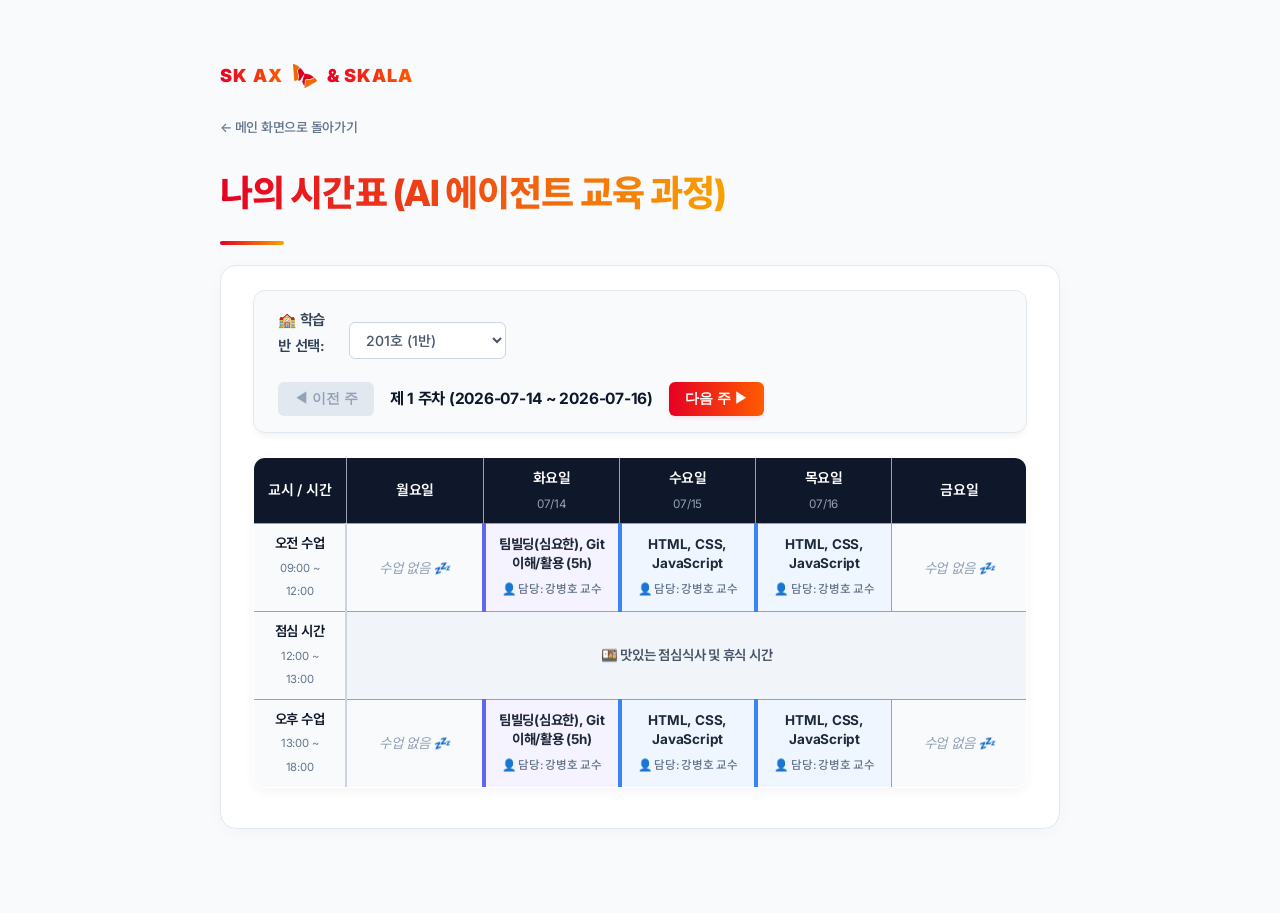
==== commit c93a9739: "feat: integrate dynamic class schedule navigation with class room selector from Excel source data" ====
--- a/html/myClass.html
+++ b/html/myClass.html
@@ -5,6 +5,8 @@
   <meta name="viewport" content="width=device-width, initial-scale=1.0">
   <title>나의 시간표</title>
   <link rel="stylesheet" href="../css/style.css">
+  <!-- 💡 Excel 데이터 연동 가변 시간표 렌더링 모듈 추가 -->
+  <script type="module" src="../script/renderSchedule.js"></script>
 </head>
 <body>
   <div class="container">
@@ -14,85 +16,48 @@
       <span class="brand-text-skala">&amp; SKALA</span>
     </div>
     <a href="index.html" class="back-link">← 메인 화면으로 돌아가기</a>
-  <header>
-    <h1>나의 시간표 (AI 에이전트 교육 과정)</h1>
-  </header>
+    
+    <header>
+      <h1>나의 시간표 (AI 에이전트 교육 과정)</h1>
+    </header>
 
-  <!-- 강의 시간표 영역 -->
-  <main>
-    <!-- 테이블 기본 테두리 설정 (스타일은 CSS 파일에서 따로 지정함) -->
-    <table border="1" width="100%" cellpadding="10" cellspacing="0">
-      <thead>
-        <tr>
-          <th>시간</th>
-          <th>월요일</th>
-          <th>화요일</th>
-          <th>수요일</th>
-          <th>목요일</th>
-          <th>금요일</th>
-        </tr>
-      </thead>
-      <tbody>
-        <!-- 오전 일정 -->
-        <tr>
-          <td>09:00 ~ 10:00</td>
-          <td class="course-statistics">데이터 분석 개요 및 기초통계</td>
-          <td rowspan="3" class="course-python">데이터 분석을 위한 Python 이해</td>
-          <td rowspan="2" class="course-statistics">데이터 분석 개요 및 기초통계</td>
-          <td rowspan="3" class="course-smart-data">스마트 데이터 이해 및 활용</td>
-          <td rowspan="2" class="course-transformer">LLM과 Transformer 아키텍처</td>
-        </tr>
-        <tr>
-          <td>10:00 ~ 11:00</td>
-          <td rowspan="2" class="course-prompt">Prompt 설계와 Context</td>
-        </tr>
-        <tr>
-          <td>11:00 ~ 12:00</td>
-          <td class="course-prompt">Prompt 설계와 Context</td>
-          <td class="course-python">데이터 분석을 위한 Python 이해</td>
-        </tr>
+    <main>
+      <!-- 💡 주차 선택 네비게이션 및 반 선택 드롭다운 컨트롤 배치 -->
+      <div class="schedule-controls">
+        <div class="control-group">
+          <label for="class-select">🏫 학습 반 선택: </label>
+          <select id="class-select" class="class-dropdown">
+            <option value="1반">201호 (1반)</option>
+            <option value="2반">202호 (2반)</option>
+            <option value="3반">204호 (3반)</option>
+            <option value="4반">205호 (4반)</option>
+          </select>
+        </div>
+        
+        <div class="navigation-group">
+          <button id="prev-week-btn" class="nav-btn">◀ 이전 주</button>
+          <span id="week-label" class="week-label-text">제 1 주차</span>
+          <button id="next-week-btn" class="nav-btn">다음 주 ▶</button>
+        </div>
+      </div>
 
-        <!-- 점심시간 -->
-        <tr>
-          <td>12:00 ~ 13:00</td>
-          <td colspan="5" align="center">점심시간 🍱</td>
-        </tr>
-
-        <!-- 오후 일정 -->
-        <tr>
-          <td>13:00 ~ 14:00</td>
-          <td rowspan="3" class="course-transformer">LLM과 Transformer 아키텍처</td>
-          <td rowspan="2" class="course-smart-data">스마트 데이터 이해 및 활용</td>
-          <td class="course-statistics">데이터 분석 개요 및 기초통계</td>
-          <td rowspan="3" class="course-smart-data">스마트 데이터 이해 및 활용</td>
-          <td class="course-prompt">Prompt 설계와 Context</td>
-        </tr>
-        <tr>
-          <td>14:00 ~ 15:00</td>
-          <td rowspan="2" class="course-python">데이터 분석을 위한 Python 이해</td>
-          <td rowspan="2" class="course-transformer">LLM과 Transformer 아키텍처</td>
-        </tr>
-        <tr>
-          <td>15:00 ~ 16:00</td>
-          <td class="course-prompt">Prompt 설계와 Context</td>
-        </tr>
-
-        <!-- 일과 종료 후 -->
-        <tr>
-          <td>16:00 ~ 17:00</td>
-          <td rowspan="2" class="course-python">데이터 분석을 위한 Python 이해</td>
-          <td class="course-prompt">Prompt 설계와 Context</td>
-          <td rowspan="2" class="course-smart-data">스마트 데이터 이해 및 활용</td>
-          <td rowspan="2" class="course-transformer">LLM과 Transformer 아키텍처</td>
-          <td rowspan="2" class="course-project">팀 프로젝트 종합 발표</td>
-        </tr>
-        <tr>
-          <td>17:00 ~ 18:00</td>
-          <td>자율 토론 및 피드백</td>
-        </tr>
-      </tbody>
-    </table>
-  </main>
+      <!-- 동적으로 랜더링되는 시간표 테이블 -->
+      <table border="1" width="100%" cellpadding="10" cellspacing="0" class="schedule-table">
+        <thead>
+          <tr id="schedule-table-header">
+            <th>교시 / 시간</th>
+            <th>월요일</th>
+            <th>화요일</th>
+            <th>수요일</th>
+            <th>목요일</th>
+            <th>금요일</th>
+          </tr>
+        </thead>
+        <tbody id="schedule-table-body">
+          <!-- JS 모듈을 통해 주차별 날짜에 맞춰 동적으로 삽입됩니다. -->
+        </tbody>
+      </table>
+    </main>
   </div>
 </body>
 </html>
--- a/css/style.css
+++ b/css/style.css
@@ -24,11 +24,16 @@
   letter-spacing: -0.015em;
   font-size: 16px;
   word-break: keep-all;
-  
-  /* 페이지 폭이 늘어나도 1000px로 고정되어 정돈되어 보이게 설정 */
-  max-width: 1000px;
-  margin: 0 auto;
+}
+
+/* 과제 9 (미션 2): 모든 콘텐츠를 감싸고 가운데 정렬하는 컨테이너 스타일 정의 */
+.container {
+  width: 100%;
+  max-width: 1000px; /* 페이지 폭이 늘어나도 1000px로 고정되어 정돈되어 보이게 설정 */
+  margin: 0 auto;    /* 화면 정중앙 배치 */
   padding: 60px 80px; /* 모니터가 커도 너무 빽빽해 보이지 않게 좌우 패딩을 넓게 줌 */
+  display: flex;
+  flex-direction: column;
 }
 
 /* --- 3. 공통 콘텐츠 레이아웃 카드 구성 (main, aside 등) --- */
@@ -50,12 +55,206 @@
 
 aside {
   background-color: #ffffff;
-  padding: 28px;
+  padding: 24px; /* 사이드바의 좁은 폭을 고려하여 좌우 패딩 최적화 */
   border-radius: 16px;
-  border: 1px solid #cbd5e1; /* 사이드바 테두리는 조금 더 회색으로 연하게 처리 */
+  border: 1px solid #e2e8f0; /* main과 동일한 부드러운 테두리선 */
   margin-bottom: 24px;
   font-size: 14.5px;
-  box-shadow: 0 2px 12px -1px rgba(15, 23, 42, 0.02);
+  box-shadow: 0 4px 20px -2px rgba(15, 23, 42, 0.03); /* main과 동일한 부드러운 그림자 */
+  
+  /* 데스크톱에서 main 높이에 맞춰 늘어날 때 내부 콘텐츠를 수직 중앙 정렬 */
+  display: flex;
+  flex-direction: column;
+  justify-content: center;
+}
+
+aside h3 {
+  margin-top: 0; /* flex 중앙 정렬 오차 방지를 위해 위쪽 마진 초기화 */
+  text-align: center;
+}
+
+/* --- SK AX 스타일의 JavaScript 실습 버튼 정의 --- */
+aside button {
+  display: block;
+  width: 100%;
+  padding: 12px 16px;
+  margin-top: 12px;
+  background: linear-gradient(90deg, #E60024, #FF5C00); /* SK AX 그라데이션 적용 */
+  color: #ffffff;
+  border: none;
+  border-radius: 8px;
+  font-size: 14px;
+  font-weight: 700;
+  cursor: pointer;
+  box-shadow: 0 2px 8px rgba(230, 0, 36, 0.15);
+  transition: all 0.3s cubic-bezier(0.16, 1, 0.3, 1);
+  text-align: center;
+}
+
+aside button:hover {
+  transform: translateY(-2px); /* 호버 시 위로 약간 들리는 효과 */
+  box-shadow: 0 6px 16px rgba(230, 0, 36, 0.25);
+  filter: brightness(1.08);
+}
+
+aside button:active {
+  transform: translateY(0); /* 클릭했을 때 꾹 눌리는 물리 효과 */
+}
+
+/* --- 실시간 날씨 위젯 스타일링 --- */
+.weather-widget {
+  width: 100%;
+  display: flex;
+  flex-direction: column;
+}
+
+.weather-select {
+  width: 100%;
+  padding: 10px 14px;
+  border-radius: 8px;
+  border: 1px solid #cbd5e1;
+  background-color: #f8fafc;
+  color: #475569;
+  font-size: 14px;
+  font-weight: 500;
+  margin-top: 8px;
+  outline: none;
+  cursor: pointer;
+  transition: all 0.3s ease;
+}
+
+.weather-select:focus {
+  border-color: #E60024; /* SK Red 색상 적용 */
+  box-shadow: 0 0 0 3px rgba(230, 0, 36, 0.1);
+}
+
+#weather-box {
+  margin-top: 16px;
+  background-color: #f8fafc;
+  border-radius: 10px;
+  padding: 16px;
+  font-size: 13.5px;
+  border: 1px solid #f1f5f9;
+  min-height: 100px;
+  display: flex;
+  flex-direction: column;
+  justify-content: center;
+  align-items: center;
+  text-align: center;
+}
+
+#weather-box .placeholder-msg {
+  color: #94a3b8;
+  font-style: italic;
+  margin: 0;
+}
+
+#weather-box .weather-info {
+  width: 100%;
+  text-align: left;
+}
+
+#weather-box .weather-info h4 {
+  font-size: 15px;
+  font-weight: 700;
+  color: #1e293b;
+  margin-top: 0;
+  margin-bottom: 6px;
+}
+
+#weather-box .weather-info .coordinates {
+  font-size: 12px;
+  color: #64748b;
+  margin-bottom: 12px;
+}
+
+#weather-box .weather-info .loading {
+  color: #E60024;
+  font-weight: 600;
+  text-align: center;
+  margin: 12px 0;
+  animation: pulse 1.5s infinite ease-in-out;
+}
+
+#weather-box .weather-metrics {
+  background-color: #ffffff;
+  padding: 12px;
+  border-radius: 8px;
+  border: 1px solid #e2e8f0;
+}
+
+#weather-box .weather-metrics p {
+  margin-bottom: 6px;
+  color: #475569;
+  font-size: 13.5px;
+}
+
+#weather-box .weather-metrics p:last-child {
+  margin-bottom: 0;
+}
+
+#weather-box .weather-metrics .state {
+  color: #0f172a; /* 상태는 어두운 Charcoal 색상 */
+  font-weight: 700;
+}
+
+#weather-box .weather-metrics .temp {
+  color: #E60024; /* 온도는 SK Red */
+  font-weight: 700;
+}
+
+#weather-box .weather-metrics .humidity {
+  color: #FF5C00; /* 습도는 SK Orange */
+  font-weight: 700;
+}
+
+@keyframes pulse {
+  0%, 100% { opacity: 0.6; }
+  50% { opacity: 1; }
+}
+
+/* --- 로딩 스피너 및 컨테이너 스타일 --- */
+.weather-loading-container {
+  display: none; /* 기본 숨김 */
+  flex-direction: column;
+  justify-content: center;
+  align-items: center;
+  width: 100%;
+  height: 100%;
+  min-height: 140px;
+}
+
+.spinner {
+  width: 30px;
+  height: 30px;
+  border: 3px solid rgba(230, 0, 36, 0.1);
+  border-radius: 50%;
+  border-top-color: #E60024; /* SK Red */
+  animation: spin 1s linear infinite;
+  margin-bottom: 12px;
+}
+
+.weather-loading-container p {
+  color: #64748b;
+  font-size: 13px;
+  font-weight: 500;
+  margin: 0;
+  animation: pulse 1.5s infinite ease-in-out;
+}
+
+@keyframes spin {
+  to { transform: rotate(360deg); }
+}
+
+/* 페이드인 전환 효과 */
+.weather-display-container {
+  width: 100%;
+  animation: fadeIn 0.4s ease-out;
+}
+
+@keyframes fadeIn {
+  from { opacity: 0; transform: translateY(4px); }
+  to { opacity: 1; transform: translateY(0); }
 }
 
 aside ul {
@@ -130,7 +329,6 @@
   border-radius: 0 !important;
   box-shadow: none !important;
   margin: 0 !important;
-  style: vertical-align: middle;
 }
 
 /* 뒤로가기 링크 스타일 */
@@ -698,17 +896,17 @@
 .content-layout {
   display: flex;
   gap: 32px;
-  align-items: flex-start;
+  align-items: stretch; /* 데스크톱에서 main과 aside의 높이가 같게 정렬 */
   margin-bottom: 24px;
 }
 
 .content-layout main {
-  flex: 3; /* 본문이 더 많은 너비(75%)를 차지하도록 설정 */
+  flex: 2.2; /* 본문 비율 조절 (약 69%) */
   margin-bottom: 0 !important;
 }
 
 .content-layout aside {
-  flex: 1; /* 사이드바는 남은 영역(25%)을 차지하도록 설정 */
+  flex: 1; /* 사이드바 비율 조절 (약 31%)로 실습 버튼 텍스트 줄바꿈 방지 */
   margin-top: 0 !important;
   margin-bottom: 0 !important;
 }
@@ -755,11 +953,84 @@
   border-color: #cbd5e1;
 }
 
+/* --- 하단 추가 학습 내용 영역 카드 스타일링 --- */
+.additional-learning {
+  background-color: #ffffff;
+  padding: 24px 32px; /* main과 동일한 패딩으로 일치 */
+  border-radius: 16px;
+  border: 1px solid #e2e8f0; /* main과 동일한 부드러운 테두리선 */
+  margin-bottom: 24px;
+  font-size: 14.5px;
+  box-shadow: 0 4px 20px -2px rgba(15, 23, 42, 0.03); /* main과 동일한 부드러운 그림자 */
+}
+
+.additional-learning h3 {
+  font-size: 18px;
+  font-weight: 700;
+  color: #1e293b;
+  border-bottom: 2px solid #f1f5f9;
+  padding-bottom: 12px;
+  margin-bottom: 16px;
+}
+
+.additional-learning ul {
+  list-style: none;
+  padding-left: 0;
+  margin-top: 16px;
+}
+
+.additional-learning li {
+  position: relative;
+  padding-left: 20px;
+  margin-bottom: 12px;
+  color: #475569;
+  font-size: 14px;
+  line-height: 1.6;
+}
+
+.additional-learning li::before {
+  content: '■';
+  position: absolute;
+  left: 0;
+  top: 2px;
+  color: #E60024; /* SK Red 색상 적용 */
+  font-size: 10px;
+}
+
 /* 미션5: 스마트폰 크기 대응 (786px 이하 반응형 웹 디자인) */
 @media (max-width: 786px) {
   /* 1) index.html: 본문이랑 사이드바를 세로 1줄로 정렬 */
   .content-layout {
     flex-direction: column;
+    align-items: stretch; /* 모바일(1열) 시 자식 요소들이 가로 전체 너비를 채우도록 설정 */
+  }
+
+  /* 모바일(1열) 환경에서 사이드바 내부 실습 버튼들을 가로 행(Row) 정렬 */
+  aside {
+    flex-direction: row !important;
+    flex-wrap: wrap;
+    gap: 10px;
+    justify-content: center;
+    align-items: center;
+    padding: 20px 24px !important;
+  }
+
+  aside h3 {
+    width: 100%;
+    text-align: center;
+    margin-bottom: 4px;
+  }
+
+  aside button {
+    flex: 1;
+    min-width: 140px;
+    margin-top: 0 !important; /* 모바일에서는 위쪽 여백 제거 */
+  }
+
+  /* 모바일(1열) 환경에서 날씨 위젯이 가로 전체를 차지하며 세로 배치되도록 설정 */
+  .weather-widget {
+    width: 100%;
+    margin-top: 16px;
   }
   
   /* 1) index.html: 메뉴들도 세로 1줄로 배치 */
@@ -776,3 +1047,255 @@
     grid-template-columns: 1fr !important;
   }
 }
+
+/* --- 가변 시간표 페이지 스타일링 --- */
+.schedule-controls {
+  display: flex;
+  justify-content: space-between;
+  align-items: center;
+  flex-wrap: wrap;
+  gap: 16px;
+  background-color: #f8fafc;
+  border: 1px solid #e2e8f0;
+  border-radius: 12px;
+  padding: 16px 24px;
+  margin-bottom: 24px;
+  box-shadow: 0 4px 6px -1px rgba(0, 0, 0, 0.05);
+}
+
+.control-group {
+  display: flex;
+  align-items: center;
+  gap: 8px;
+  font-size: 14.5px;
+  font-weight: 600;
+  color: #334155;
+}
+
+.class-dropdown {
+  padding: 8px 12px;
+  border-radius: 6px;
+  border: 1px solid #cbd5e1;
+  background-color: #ffffff;
+  color: #475569;
+  font-size: 14px;
+  font-weight: 500;
+  outline: none;
+  cursor: pointer;
+}
+
+.navigation-group {
+  display: flex;
+  align-items: center;
+  gap: 16px;
+}
+
+.nav-btn {
+  padding: 8px 16px;
+  border-radius: 6px;
+  border: none;
+  background: linear-gradient(90deg, #E60024, #FF5C00); /* SK AX 그라데이션 */
+  color: #ffffff;
+  font-size: 13.5px;
+  font-weight: 700;
+  cursor: pointer;
+  box-shadow: 0 2px 4px rgba(230, 0, 36, 0.1);
+  transition: all 0.2s ease;
+}
+
+.nav-btn:hover:not(:disabled) {
+  transform: translateY(-1px);
+  filter: brightness(1.05);
+}
+
+.nav-btn:active:not(:disabled) {
+  transform: translateY(0);
+}
+
+.nav-btn:disabled {
+  background: #e2e8f0;
+  color: #94a3b8;
+  cursor: not-allowed;
+  box-shadow: none;
+}
+
+.week-label-text {
+  font-size: 15.5px;
+  font-weight: 700;
+  color: #0f172a;
+}
+
+/* 시간표 표 스타일링 */
+.schedule-table {
+  border-collapse: collapse;
+  border: 1px solid #cbd5e1;
+  border-radius: 12px;
+  overflow: hidden;
+  box-shadow: 0 4px 12px rgba(15, 23, 42, 0.04);
+}
+
+.schedule-table th {
+  background-color: #0f172a; /* 헤더는 어두운 Charcoal */
+  color: #ffffff;
+  font-size: 14px;
+  font-weight: 600;
+  padding: 14px;
+  border: 1px solid #1e293b;
+}
+
+.schedule-table th small {
+  color: #94a3b8;
+  font-weight: 400;
+}
+
+.schedule-table td {
+  padding: 16px;
+  vertical-align: middle;
+  border: 1px solid #e2e8f0;
+  font-size: 13.5px;
+}
+
+.time-col {
+  background-color: #f8fafc;
+  text-align: center;
+  color: #475569;
+  width: 12%;
+  font-weight: 600;
+  border-right: 2px solid #cbd5e1 !important;
+}
+
+.time-col small {
+  color: #64748b;
+  font-weight: 400;
+}
+
+.lunch-cell {
+  background-color: #fffbeb;
+  color: #d97706;
+  font-weight: 700;
+  text-align: center;
+  font-size: 14.5px;
+}
+
+.holiday-cell {
+  background-color: #fef2f2;
+  color: #ef4444;
+  text-align: center;
+  font-weight: bold;
+}
+
+.empty-cell {
+  background-color: #f8fafc;
+  color: #94a3b8;
+  text-align: center;
+  font-style: italic;
+}
+
+/* 과목별 파스텔 보더 칩 스타일 */
+.schedule-table td[class^="course-"] {
+  transition: all 0.2s ease;
+  width: 17.6%; /* 월~금 5일 균등 분할 */
+}
+
+.schedule-table td[class^="course-"]:hover {
+  filter: brightness(0.97);
+}
+
+.course-default {
+  border-left: 4px solid #cbd5e1 !important;
+  background-color: #f8fafc;
+}
+
+.course-git {
+  border-left: 4px solid #6366f1 !important;
+  background-color: #f5f3ff;
+}
+
+.course-web {
+  border-left: 4px solid #3b82f6 !important;
+  background-color: #eff6ff;
+}
+
+.course-python {
+  border-left: 4px solid #10b981 !important;
+  background-color: #ecfdf5;
+}
+
+.course-statistics {
+  border-left: 4px solid #8b5cf6 !important;
+  background-color: #faf5ff;
+}
+
+.course-prompt {
+  border-left: 4px solid #ec4899 !important;
+  background-color: #fdf2f8;
+}
+
+.course-smart-data {
+  border-left: 4px solid #f59e0b !important;
+  background-color: #fffbeb;
+}
+
+.course-transformer {
+  border-left: 4px solid #e11d48 !important;
+  background-color: #fff1f2;
+}
+
+.course-java {
+  border-left: 4px solid #14b8a6 !important;
+  background-color: #f0fdfa;
+}
+
+.course-msa {
+  border-left: 4px solid #06b6d4 !important;
+  background-color: #ecfeff;
+}
+
+.course-sllm {
+  border-left: 4px solid #f43f5e !important;
+  background-color: #fff1f2;
+}
+
+.course-feature {
+  border-left: 4px solid #84cc16 !important;
+  background-color: #f7fee7;
+}
+
+.course-vue {
+  border-left: 4px solid #4ade80 !important;
+  background-color: #f0fdf4;
+}
+
+.subject-title {
+  font-weight: 700;
+  color: #1e293b;
+  line-height: 1.4;
+  margin-bottom: 6px;
+  word-break: keep-all;
+}
+
+.teacher-name {
+  font-size: 11.5px;
+  color: #64748b;
+  font-weight: 500;
+}
+
+/* 모바일 전용 반응형 레이아웃 덮어쓰기 */
+@media (max-width: 786px) {
+  .schedule-controls {
+    flex-direction: column;
+    align-items: stretch;
+    padding: 16px;
+    gap: 12px;
+  }
+  
+  .control-group, .navigation-group {
+    justify-content: center;
+  }
+  
+  .schedule-table {
+    display: block;
+    overflow-x: auto; /* 가로 스크롤 허용 */
+    white-space: nowrap;
+  }
+}
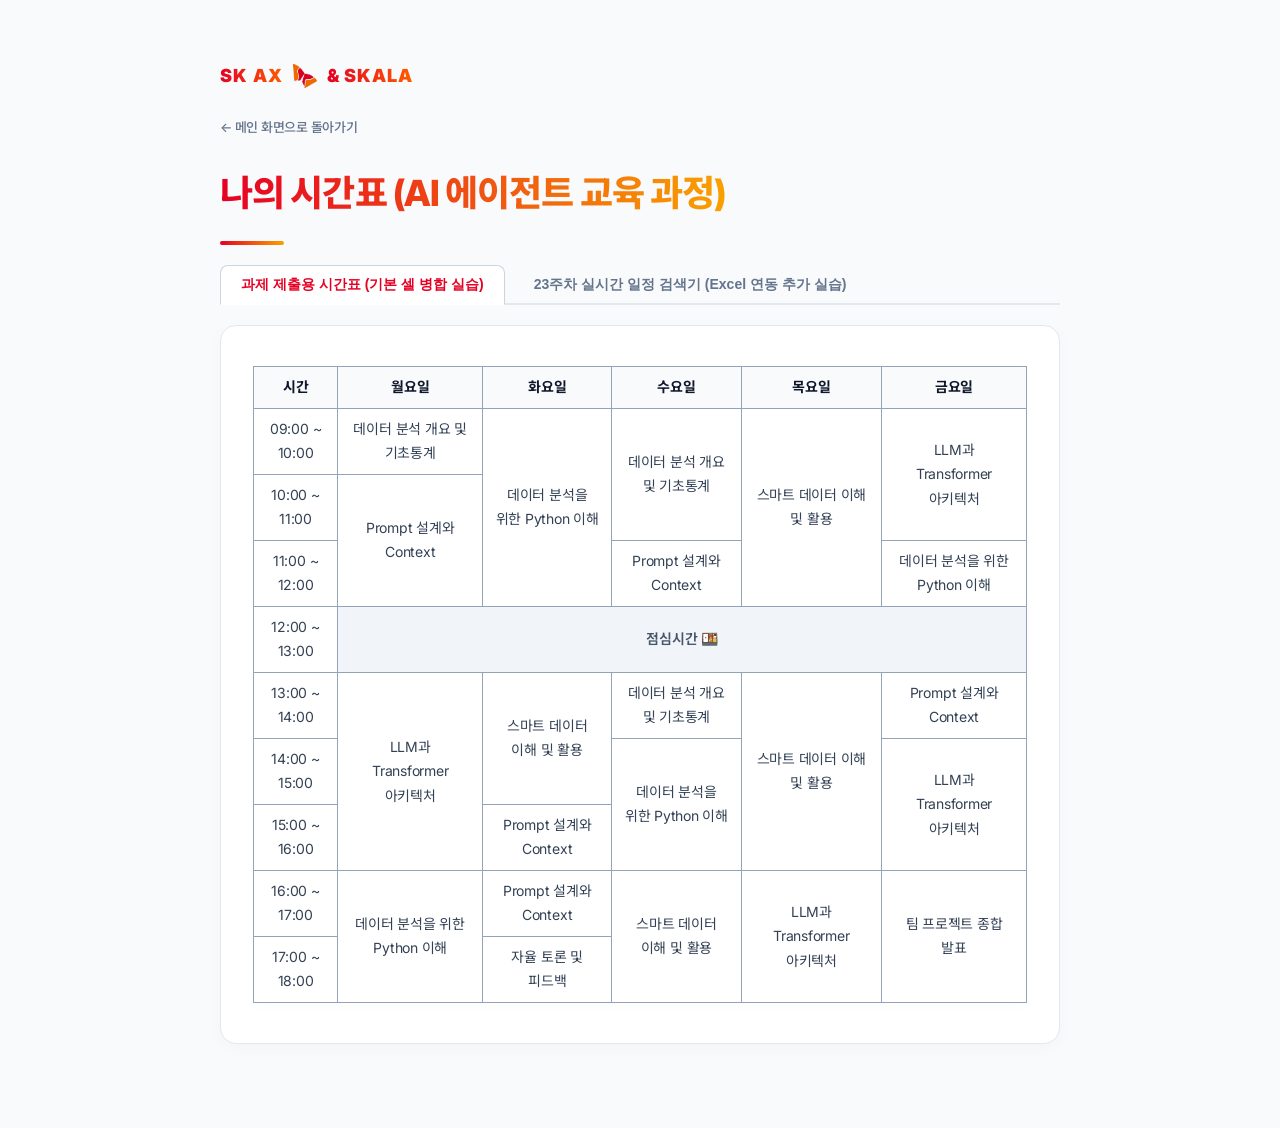
==== commit 97cc53eb: "feat: implement dual tab layout in myClass.html to preserve basic colspan/rowspan requirements and s" ====
--- a/html/myClass.html
+++ b/html/myClass.html
@@ -21,42 +21,124 @@
       <h1>나의 시간표 (AI 에이전트 교육 과정)</h1>
     </header>
 
+    <!-- 💡 과제 기본 스펙과 가산점용 추가 실습을 분리하기 위한 탭 버튼 배치 -->
+    <div class="timetable-tabs">
+      <button class="tab-btn active" data-tab="basic">과제 제출용 시간표 (기본 셀 병합 실습)</button>
+      <button class="tab-btn" data-tab="dynamic">23주차 실시간 일정 검색기 (Excel 연동 추가 실습)</button>
+    </div>
+
     <main>
-      <!-- 💡 주차 선택 네비게이션 및 반 선택 드롭다운 컨트롤 배치 -->
-      <div class="schedule-controls">
-        <div class="control-group">
-          <label for="class-select">🏫 학습 반 선택: </label>
-          <select id="class-select" class="class-dropdown">
-            <option value="1반">201호 (1반)</option>
-            <option value="2반">202호 (2반)</option>
-            <option value="3반">204호 (3반)</option>
-            <option value="4반">205호 (4반)</option>
-          </select>
-        </div>
-        
-        <div class="navigation-group">
-          <button id="prev-week-btn" class="nav-btn">◀ 이전 주</button>
-          <span id="week-label" class="week-label-text">제 1 주차</span>
-          <button id="next-week-btn" class="nav-btn">다음 주 ▶</button>
-        </div>
+      <!-- 1. [과제 기본 요건] 정적 colspan/rowspan 테이블 영역 -->
+      <div id="tab-basic" class="tab-content active">
+        <table border="1" width="100%" cellpadding="10" cellspacing="0">
+          <thead>
+            <tr>
+              <th>시간</th>
+              <th>월요일</th>
+              <th>화요일</th>
+              <th>수요일</th>
+              <th>목요일</th>
+              <th>금요일</th>
+            </tr>
+          </thead>
+          <tbody>
+            <!-- 오전 일정 -->
+            <tr>
+              <td>09:00 ~ 10:00</td>
+              <td class="course-statistics">데이터 분석 개요 및 기초통계</td>
+              <td rowspan="3" class="course-python">데이터 분석을 위한 Python 이해</td>
+              <td rowspan="2" class="course-statistics">데이터 분석 개요 및 기초통계</td>
+              <td rowspan="3" class="course-smart-data">스마트 데이터 이해 및 활용</td>
+              <td rowspan="2" class="course-transformer">LLM과 Transformer 아키텍처</td>
+            </tr>
+            <tr>
+              <td>10:00 ~ 11:00</td>
+              <td rowspan="2" class="course-prompt">Prompt 설계와 Context</td>
+            </tr>
+            <tr>
+              <td>11:00 ~ 12:00</td>
+              <td class="course-prompt">Prompt 설계와 Context</td>
+              <td class="course-python">데이터 분석을 위한 Python 이해</td>
+            </tr>
+    
+            <!-- 점심시간 -->
+            <tr>
+              <td>12:00 ~ 13:00</td>
+              <td colspan="5" align="center">점심시간 🍱</td>
+            </tr>
+    
+            <!-- 오후 일정 -->
+            <tr>
+              <td>13:00 ~ 14:00</td>
+              <td rowspan="3" class="course-transformer">LLM과 Transformer 아키텍처</td>
+              <td rowspan="2" class="course-smart-data">스마트 데이터 이해 및 활용</td>
+              <td class="course-statistics">데이터 분석 개요 및 기초통계</td>
+              <td rowspan="3" class="course-smart-data">스마트 데이터 이해 및 활용</td>
+              <td class="course-prompt">Prompt 설계와 Context</td>
+            </tr>
+            <tr>
+              <td>14:00 ~ 15:00</td>
+              <td rowspan="2" class="course-python">데이터 분석을 위한 Python 이해</td>
+              <td rowspan="2" class="course-transformer">LLM과 Transformer 아키텍처</td>
+            </tr>
+            <tr>
+              <td>15:00 ~ 16:00</td>
+              <td class="course-prompt">Prompt 설계와 Context</td>
+            </tr>
+    
+            <!-- 일과 종료 후 -->
+            <tr>
+              <td>16:00 ~ 17:00</td>
+              <td rowspan="2" class="course-python">데이터 분석을 위한 Python 이해</td>
+              <td class="course-prompt">Prompt 설계와 Context</td>
+              <td rowspan="2" class="course-smart-data">스마트 데이터 이해 및 활용</td>
+              <td rowspan="2" class="course-transformer">LLM과 Transformer 아키텍처</td>
+              <td rowspan="2" class="course-project">팀 프로젝트 종합 발표</td>
+            </tr>
+            <tr>
+              <td>17:00 ~ 18:00</td>
+              <td>자율 토론 및 피드백</td>
+            </tr>
+          </tbody>
+        </table>
       </div>
 
-      <!-- 동적으로 랜더링되는 시간표 테이블 -->
-      <table border="1" width="100%" cellpadding="10" cellspacing="0" class="schedule-table">
-        <thead>
-          <tr id="schedule-table-header">
-            <th>교시 / 시간</th>
-            <th>월요일</th>
-            <th>화요일</th>
-            <th>수요일</th>
-            <th>목요일</th>
-            <th>금요일</th>
-          </tr>
-        </thead>
-        <tbody id="schedule-table-body">
-          <!-- JS 모듈을 통해 주차별 날짜에 맞춰 동적으로 삽입됩니다. -->
-        </tbody>
-      </table>
+      <!-- 2. [추가 실습 요건] 동적 엑셀 연동 시간표 영역 -->
+      <div id="tab-dynamic" class="tab-content">
+        <div class="schedule-controls">
+          <div class="control-group">
+            <label for="class-select">🏫 학습 반 선택: </label>
+            <select id="class-select" class="class-dropdown">
+              <option value="1반">201호 (1반)</option>
+              <option value="2반">202호 (2반)</option>
+              <option value="3반">204호 (3반)</option>
+              <option value="4반">205호 (4반)</option>
+            </select>
+          </div>
+          
+          <div class="navigation-group">
+            <button id="prev-week-btn" class="nav-btn">◀ 이전 주</button>
+            <span id="week-label" class="week-label-text">제 1 주차</span>
+            <button id="next-week-btn" class="nav-btn">다음 주 ▶</button>
+          </div>
+        </div>
+
+        <table border="1" width="100%" cellpadding="10" cellspacing="0">
+          <thead>
+            <tr id="schedule-table-header">
+              <th>교시 / 시간</th>
+              <th>월요일</th>
+              <th>화요일</th>
+              <th>수요일</th>
+              <th>목요일</th>
+              <th>금요일</th>
+            </tr>
+          </thead>
+          <tbody id="schedule-table-body">
+            <!-- JS 모듈을 통해 주차별 날짜에 맞춰 동적으로 삽입됩니다. -->
+          </tbody>
+        </table>
+      </div>
     </main>
   </div>
 </body>
--- a/css/style.css
+++ b/css/style.css
@@ -656,13 +656,19 @@
   cursor: pointer;
 }
 
-/* 자바스크립트 대신 CSS 선택자 :has를 사용해서 마우스를 올린 과목과 같은 과목이 모두 강조되도록 처리 */
 table:has(.course-python:hover) .course-python,
 table:has(.course-smart-data:hover) .course-smart-data,
 table:has(.course-statistics:hover) .course-statistics,
 table:has(.course-prompt:hover) .course-prompt,
 table:has(.course-transformer:hover) .course-transformer,
-table:has(.course-project:hover) .course-project {
+table:has(.course-project:hover) .course-project,
+table:has(.course-java:hover) .course-java,
+table:has(.course-msa:hover) .course-msa,
+table:has(.course-sllm:hover) .course-sllm,
+table:has(.course-feature:hover) .course-feature,
+table:has(.course-vue:hover) .course-vue,
+table:has(.course-git:hover) .course-git,
+table:has(.course-web:hover) .course-web {
   background-color: #fff1f2 !important;
   color: #E60024 !important;
   cursor: pointer;
@@ -1125,159 +1131,10 @@
   color: #0f172a;
 }
 
-/* 시간표 표 스타일링 */
-.schedule-table {
-  border-collapse: collapse;
-  border: 1px solid #cbd5e1;
-  border-radius: 12px;
-  overflow: hidden;
-  box-shadow: 0 4px 12px rgba(15, 23, 42, 0.04);
-}
-
-.schedule-table th {
-  background-color: #0f172a; /* 헤더는 어두운 Charcoal */
-  color: #ffffff;
-  font-size: 14px;
-  font-weight: 600;
-  padding: 14px;
-  border: 1px solid #1e293b;
-}
-
-.schedule-table th small {
-  color: #94a3b8;
-  font-weight: 400;
-}
-
-.schedule-table td {
-  padding: 16px;
-  vertical-align: middle;
-  border: 1px solid #e2e8f0;
-  font-size: 13.5px;
-}
-
-.time-col {
-  background-color: #f8fafc;
-  text-align: center;
-  color: #475569;
-  width: 12%;
-  font-weight: 600;
-  border-right: 2px solid #cbd5e1 !important;
-}
-
-.time-col small {
-  color: #64748b;
-  font-weight: 400;
-}
-
-.lunch-cell {
-  background-color: #fffbeb;
-  color: #d97706;
-  font-weight: 700;
-  text-align: center;
-  font-size: 14.5px;
-}
-
 .holiday-cell {
-  background-color: #fef2f2;
-  color: #ef4444;
-  text-align: center;
+  background-color: #fef2f2 !important;
+  color: #ef4444 !important;
   font-weight: bold;
-}
-
-.empty-cell {
-  background-color: #f8fafc;
-  color: #94a3b8;
-  text-align: center;
-  font-style: italic;
-}
-
-/* 과목별 파스텔 보더 칩 스타일 */
-.schedule-table td[class^="course-"] {
-  transition: all 0.2s ease;
-  width: 17.6%; /* 월~금 5일 균등 분할 */
-}
-
-.schedule-table td[class^="course-"]:hover {
-  filter: brightness(0.97);
-}
-
-.course-default {
-  border-left: 4px solid #cbd5e1 !important;
-  background-color: #f8fafc;
-}
-
-.course-git {
-  border-left: 4px solid #6366f1 !important;
-  background-color: #f5f3ff;
-}
-
-.course-web {
-  border-left: 4px solid #3b82f6 !important;
-  background-color: #eff6ff;
-}
-
-.course-python {
-  border-left: 4px solid #10b981 !important;
-  background-color: #ecfdf5;
-}
-
-.course-statistics {
-  border-left: 4px solid #8b5cf6 !important;
-  background-color: #faf5ff;
-}
-
-.course-prompt {
-  border-left: 4px solid #ec4899 !important;
-  background-color: #fdf2f8;
-}
-
-.course-smart-data {
-  border-left: 4px solid #f59e0b !important;
-  background-color: #fffbeb;
-}
-
-.course-transformer {
-  border-left: 4px solid #e11d48 !important;
-  background-color: #fff1f2;
-}
-
-.course-java {
-  border-left: 4px solid #14b8a6 !important;
-  background-color: #f0fdfa;
-}
-
-.course-msa {
-  border-left: 4px solid #06b6d4 !important;
-  background-color: #ecfeff;
-}
-
-.course-sllm {
-  border-left: 4px solid #f43f5e !important;
-  background-color: #fff1f2;
-}
-
-.course-feature {
-  border-left: 4px solid #84cc16 !important;
-  background-color: #f7fee7;
-}
-
-.course-vue {
-  border-left: 4px solid #4ade80 !important;
-  background-color: #f0fdf4;
-}
-
-.subject-title {
-  font-weight: 700;
-  color: #1e293b;
-  line-height: 1.4;
-  margin-bottom: 6px;
-  word-break: keep-all;
-}
-
-.teacher-name {
-  font-size: 11.5px;
-  color: #64748b;
-  font-weight: 500;
 }
 
 /* 모바일 전용 반응형 레이아웃 덮어쓰기 */
@@ -1293,9 +1150,55 @@
     justify-content: center;
   }
   
-  .schedule-table {
+  /* 테이블 가로 스크롤 대응 */
+  table {
     display: block;
-    overflow-x: auto; /* 가로 스크롤 허용 */
+    width: 100% !important;
+    overflow-x: auto;
     white-space: nowrap;
   }
 }
+
+/* --- 시간표 탭 메뉴 스타일링 --- */
+.timetable-tabs {
+  display: flex;
+  gap: 8px;
+  margin-bottom: 20px;
+  border-bottom: 2px solid #e2e8f0;
+  padding-bottom: 8px;
+}
+
+.tab-btn {
+  padding: 10px 20px;
+  border-radius: 8px 8px 0 0;
+  border: 1px solid transparent;
+  background-color: transparent;
+  color: #64748b;
+  font-size: 14px;
+  font-weight: 600;
+  cursor: pointer;
+  transition: all 0.2s ease;
+  margin-bottom: -10px;
+  outline: none;
+}
+
+.tab-btn:hover {
+  color: #0f172a;
+  background-color: #f1f5f9;
+}
+
+.tab-btn.active {
+  color: #E60024;
+  border: 1px solid #cbd5e1;
+  border-bottom-color: #ffffff;
+  background-color: #ffffff;
+}
+
+.tab-content {
+  display: none;
+}
+
+.tab-content.active {
+  display: block;
+  animation: fadeIn 0.4s ease-out;
+}
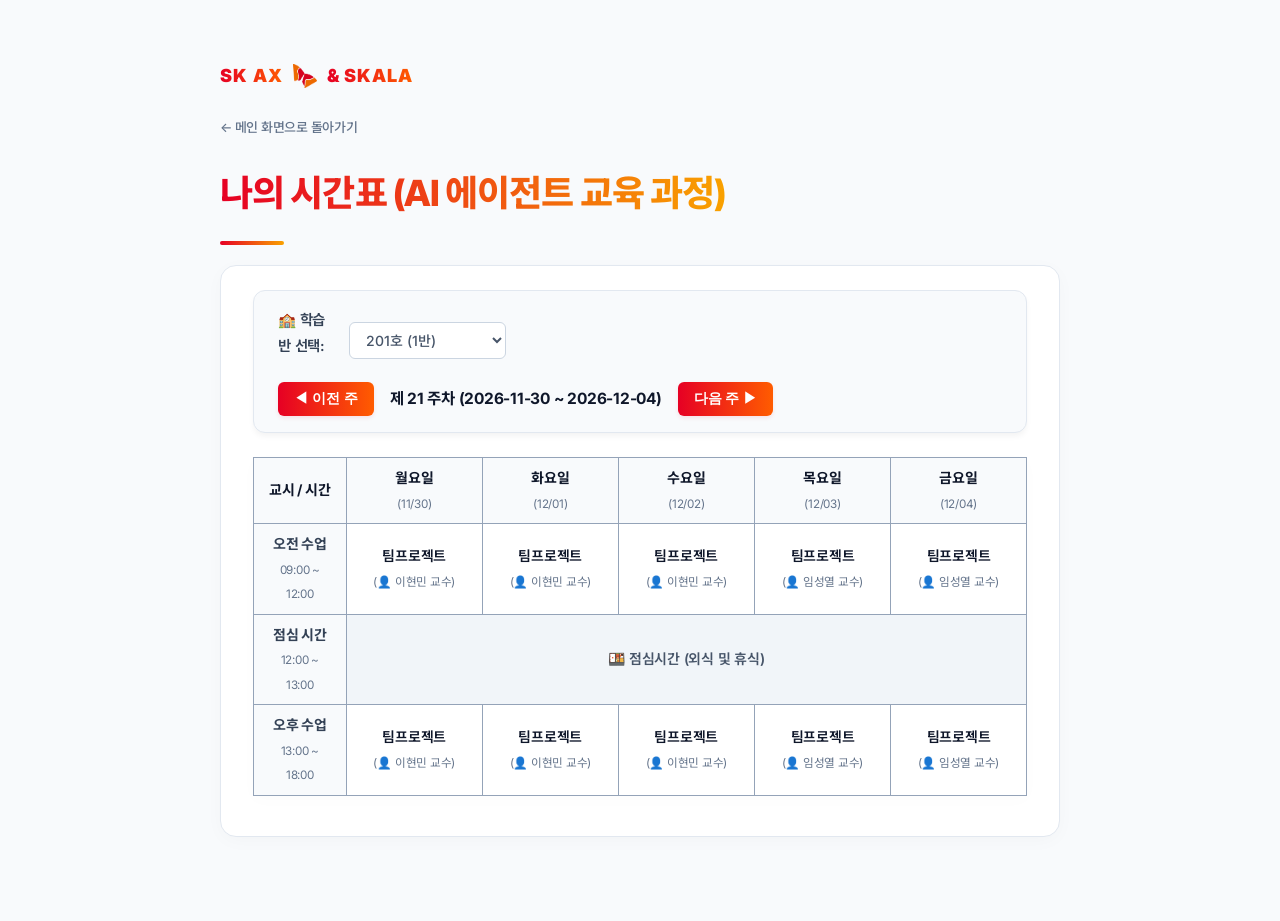
==== commit d2ae1f90: "feat: simplify timetable page to only display the Excel-based dynamic schedule" ====
--- a/html/myClass.html
+++ b/html/myClass.html
@@ -5,7 +5,7 @@
   <meta name="viewport" content="width=device-width, initial-scale=1.0">
   <title>나의 시간표</title>
   <link rel="stylesheet" href="../css/style.css">
-  <!-- 💡 Excel 데이터 연동 가변 시간표 렌더링 모듈 추가 -->
+  <!-- 💡 Excel 데이터 연동 가변 시간표 렌더링 모듈 -->
   <script type="module" src="../script/renderSchedule.js"></script>
 </head>
 <body>
@@ -21,124 +21,42 @@
       <h1>나의 시간표 (AI 에이전트 교육 과정)</h1>
     </header>
 
-    <!-- 💡 과제 기본 스펙과 가산점용 추가 실습을 분리하기 위한 탭 버튼 배치 -->
-    <div class="timetable-tabs">
-      <button class="tab-btn active" data-tab="basic">과제 제출용 시간표 (기본 셀 병합 실습)</button>
-      <button class="tab-btn" data-tab="dynamic">23주차 실시간 일정 검색기 (Excel 연동 추가 실습)</button>
-    </div>
-
     <main>
-      <!-- 1. [과제 기본 요건] 정적 colspan/rowspan 테이블 영역 -->
-      <div id="tab-basic" class="tab-content active">
-        <table border="1" width="100%" cellpadding="10" cellspacing="0">
-          <thead>
-            <tr>
-              <th>시간</th>
-              <th>월요일</th>
-              <th>화요일</th>
-              <th>수요일</th>
-              <th>목요일</th>
-              <th>금요일</th>
-            </tr>
-          </thead>
-          <tbody>
-            <!-- 오전 일정 -->
-            <tr>
-              <td>09:00 ~ 10:00</td>
-              <td class="course-statistics">데이터 분석 개요 및 기초통계</td>
-              <td rowspan="3" class="course-python">데이터 분석을 위한 Python 이해</td>
-              <td rowspan="2" class="course-statistics">데이터 분석 개요 및 기초통계</td>
-              <td rowspan="3" class="course-smart-data">스마트 데이터 이해 및 활용</td>
-              <td rowspan="2" class="course-transformer">LLM과 Transformer 아키텍처</td>
-            </tr>
-            <tr>
-              <td>10:00 ~ 11:00</td>
-              <td rowspan="2" class="course-prompt">Prompt 설계와 Context</td>
-            </tr>
-            <tr>
-              <td>11:00 ~ 12:00</td>
-              <td class="course-prompt">Prompt 설계와 Context</td>
-              <td class="course-python">데이터 분석을 위한 Python 이해</td>
-            </tr>
-    
-            <!-- 점심시간 -->
-            <tr>
-              <td>12:00 ~ 13:00</td>
-              <td colspan="5" align="center">점심시간 🍱</td>
-            </tr>
-    
-            <!-- 오후 일정 -->
-            <tr>
-              <td>13:00 ~ 14:00</td>
-              <td rowspan="3" class="course-transformer">LLM과 Transformer 아키텍처</td>
-              <td rowspan="2" class="course-smart-data">스마트 데이터 이해 및 활용</td>
-              <td class="course-statistics">데이터 분석 개요 및 기초통계</td>
-              <td rowspan="3" class="course-smart-data">스마트 데이터 이해 및 활용</td>
-              <td class="course-prompt">Prompt 설계와 Context</td>
-            </tr>
-            <tr>
-              <td>14:00 ~ 15:00</td>
-              <td rowspan="2" class="course-python">데이터 분석을 위한 Python 이해</td>
-              <td rowspan="2" class="course-transformer">LLM과 Transformer 아키텍처</td>
-            </tr>
-            <tr>
-              <td>15:00 ~ 16:00</td>
-              <td class="course-prompt">Prompt 설계와 Context</td>
-            </tr>
-    
-            <!-- 일과 종료 후 -->
-            <tr>
-              <td>16:00 ~ 17:00</td>
-              <td rowspan="2" class="course-python">데이터 분석을 위한 Python 이해</td>
-              <td class="course-prompt">Prompt 설계와 Context</td>
-              <td rowspan="2" class="course-smart-data">스마트 데이터 이해 및 활용</td>
-              <td rowspan="2" class="course-transformer">LLM과 Transformer 아키텍처</td>
-              <td rowspan="2" class="course-project">팀 프로젝트 종합 발표</td>
-            </tr>
-            <tr>
-              <td>17:00 ~ 18:00</td>
-              <td>자율 토론 및 피드백</td>
-            </tr>
-          </tbody>
-        </table>
+      <!-- 💡 주차 선택 네비게이션 및 반 선택 드롭다운 컨트롤 배치 -->
+      <div class="schedule-controls">
+        <div class="control-group">
+          <label for="class-select">🏫 학습 반 선택: </label>
+          <select id="class-select" class="class-dropdown">
+            <option value="1반">201호 (1반)</option>
+            <option value="2반">202호 (2반)</option>
+            <option value="3반">204호 (3반)</option>
+            <option value="4반">205호 (4반)</option>
+          </select>
+        </div>
+        
+        <div class="navigation-group">
+          <button id="prev-week-btn" class="nav-btn">◀ 이전 주</button>
+          <span id="week-label" class="week-label-text">제 1 주차</span>
+          <button id="next-week-btn" class="nav-btn">다음 주 ▶</button>
+        </div>
       </div>
 
-      <!-- 2. [추가 실습 요건] 동적 엑셀 연동 시간표 영역 -->
-      <div id="tab-dynamic" class="tab-content">
-        <div class="schedule-controls">
-          <div class="control-group">
-            <label for="class-select">🏫 학습 반 선택: </label>
-            <select id="class-select" class="class-dropdown">
-              <option value="1반">201호 (1반)</option>
-              <option value="2반">202호 (2반)</option>
-              <option value="3반">204호 (3반)</option>
-              <option value="4반">205호 (4반)</option>
-            </select>
-          </div>
-          
-          <div class="navigation-group">
-            <button id="prev-week-btn" class="nav-btn">◀ 이전 주</button>
-            <span id="week-label" class="week-label-text">제 1 주차</span>
-            <button id="next-week-btn" class="nav-btn">다음 주 ▶</button>
-          </div>
-        </div>
-
-        <table border="1" width="100%" cellpadding="10" cellspacing="0">
-          <thead>
-            <tr id="schedule-table-header">
-              <th>교시 / 시간</th>
-              <th>월요일</th>
-              <th>화요일</th>
-              <th>수요일</th>
-              <th>목요일</th>
-              <th>금요일</th>
-            </tr>
-          </thead>
-          <tbody id="schedule-table-body">
-            <!-- JS 모듈을 통해 주차별 날짜에 맞춰 동적으로 삽입됩니다. -->
-          </tbody>
-        </table>
-      </div>
+      <!-- 동적으로 랜더링되는 시간표 테이블 -->
+      <table border="1" width="100%" cellpadding="10" cellspacing="0">
+        <thead>
+          <tr id="schedule-table-header">
+            <th>교시 / 시간</th>
+            <th>월요일</th>
+            <th>화요일</th>
+            <th>수요일</th>
+            <th>목요일</th>
+            <th>금요일</th>
+          </tr>
+        </thead>
+        <tbody id="schedule-table-body">
+          <!-- JS 모듈을 통해 주차별 날짜에 맞춰 동적으로 삽입됩니다. -->
+        </tbody>
+      </table>
     </main>
   </div>
 </body>
--- a/css/style.css
+++ b/css/style.css
@@ -1159,46 +1159,4 @@
   }
 }
 
-/* --- 시간표 탭 메뉴 스타일링 --- */
-.timetable-tabs {
-  display: flex;
-  gap: 8px;
-  margin-bottom: 20px;
-  border-bottom: 2px solid #e2e8f0;
-  padding-bottom: 8px;
-}
-
-.tab-btn {
-  padding: 10px 20px;
-  border-radius: 8px 8px 0 0;
-  border: 1px solid transparent;
-  background-color: transparent;
-  color: #64748b;
-  font-size: 14px;
-  font-weight: 600;
-  cursor: pointer;
-  transition: all 0.2s ease;
-  margin-bottom: -10px;
-  outline: none;
-}
-
-.tab-btn:hover {
-  color: #0f172a;
-  background-color: #f1f5f9;
-}
-
-.tab-btn.active {
-  color: #E60024;
-  border: 1px solid #cbd5e1;
-  border-bottom-color: #ffffff;
-  background-color: #ffffff;
-}
-
-.tab-content {
-  display: none;
-}
-
-.tab-content.active {
-  display: block;
-  animation: fadeIn 0.4s ease-out;
-}
+
